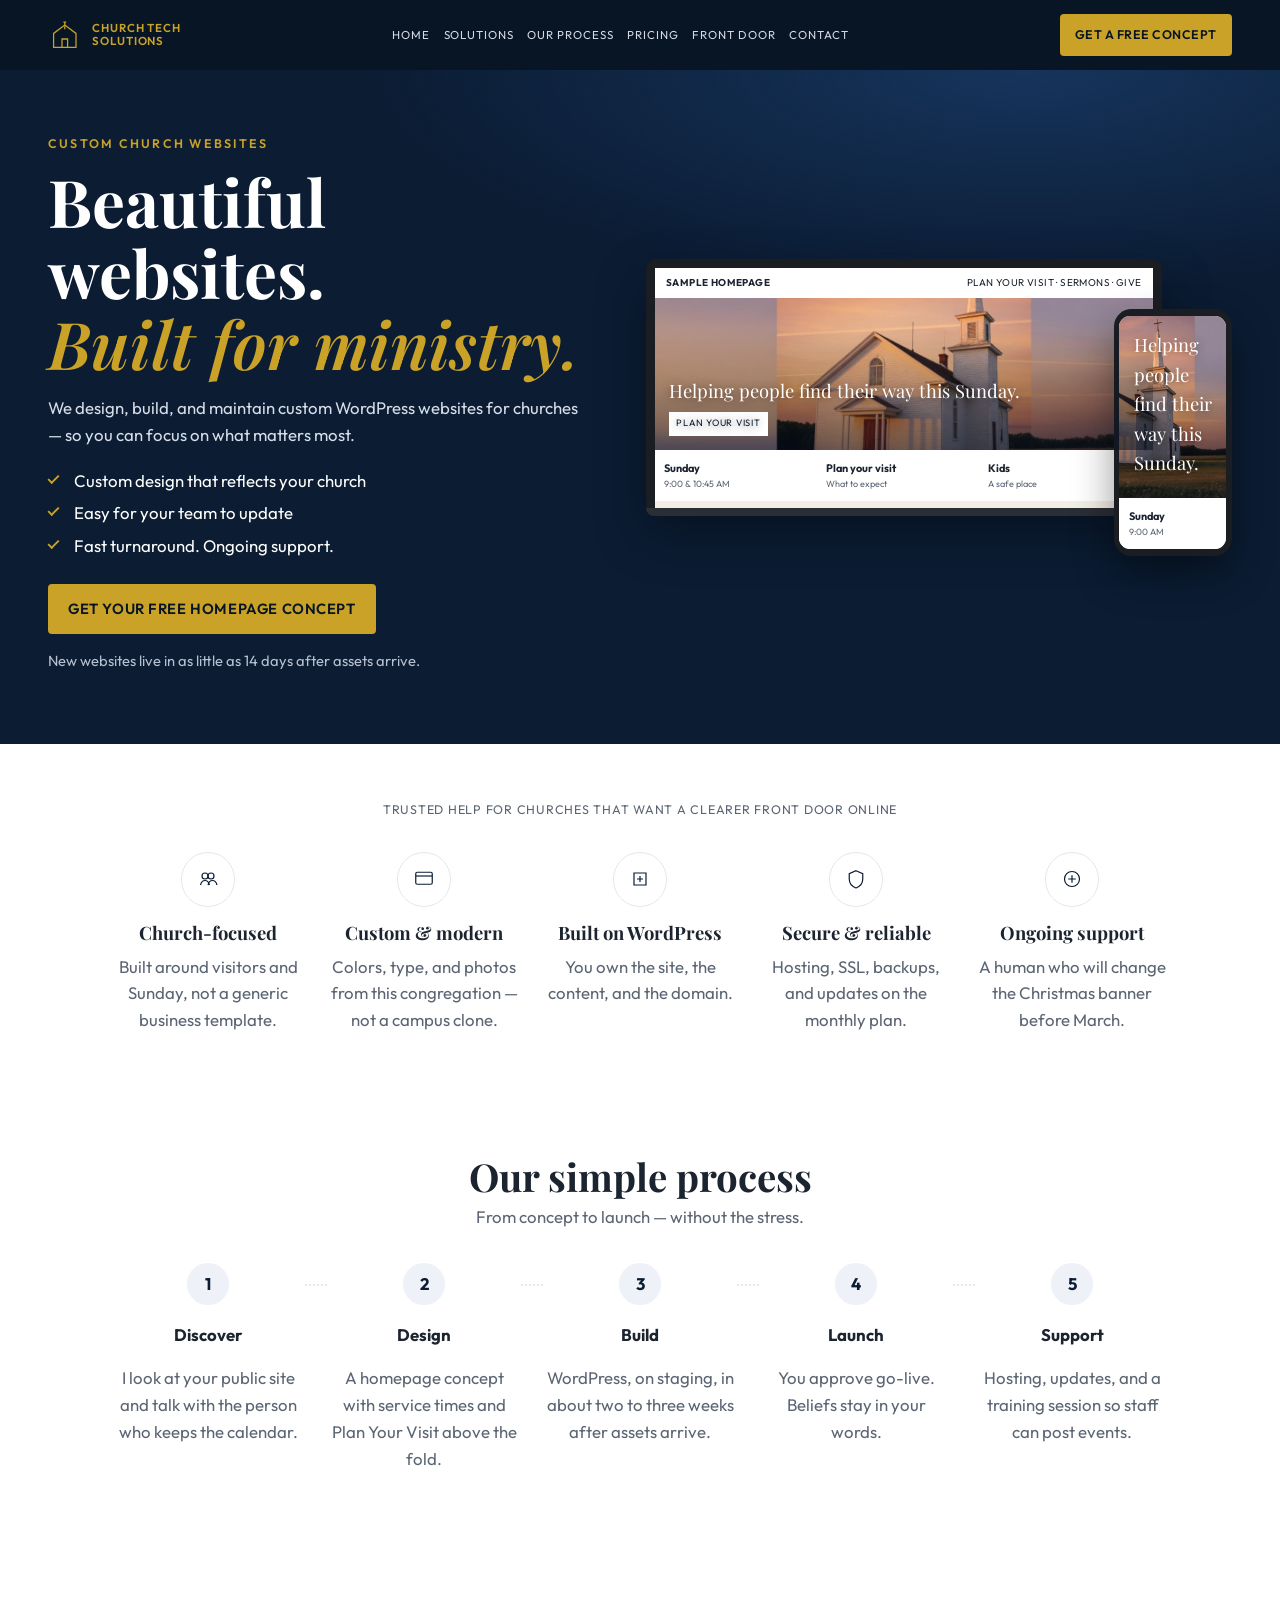
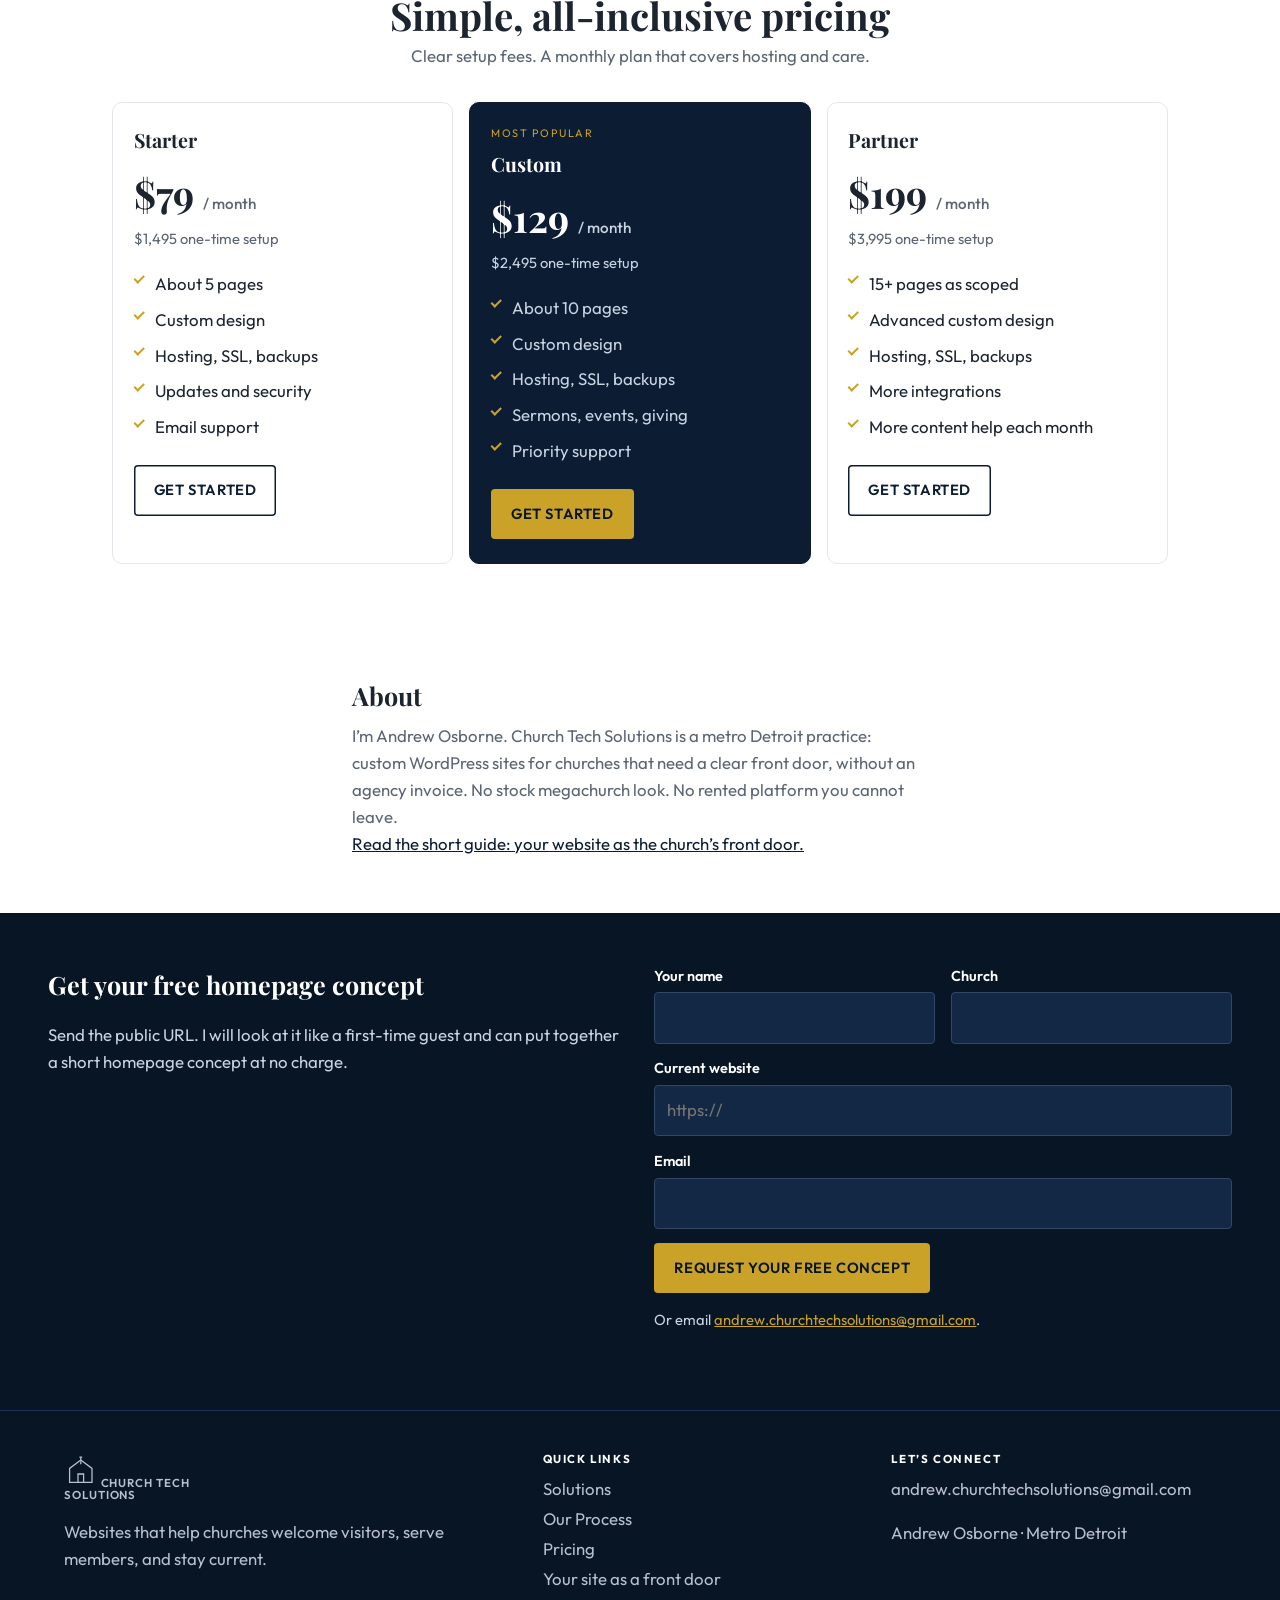
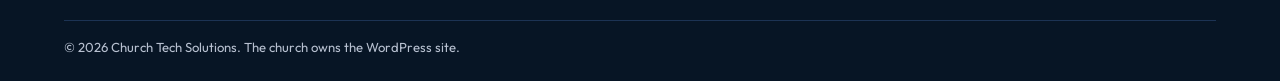
==== index.html @ 1ee492f2 "Use relative links so GitHub Pages subdirectory works" ====
<!DOCTYPE html>
<html lang="en">
<head>
  <meta charset="utf-8">
  <meta name="viewport" content="width=device-width, initial-scale=1">
  <title>Church Tech Solutions — Custom church websites without the agency price tag</title>
  <meta name="description" content="Custom WordPress websites for churches. A first-time guest should see Sunday time, address, and what to expect on a phone. Free homepage concept.">
  <link rel="preconnect" href="https://fonts.googleapis.com">
  <link rel="preconnect" href="https://fonts.gstatic.com" crossorigin>
  <link href="https://fonts.googleapis.com/css2?family=Outfit:wght@400;500;600;700&family=Playfair+Display:ital,wght@0,600;0,700;1,600;1,700&display=swap" rel="stylesheet">
  <link rel="stylesheet" href="styles.css">
</head>
<body>
  <a class="skip" href="#contact">Skip to contact</a>

  <header class="site-header">
    <a class="brand" href="index.html">
      <svg class="brand__mark" viewBox="0 0 48 48" aria-hidden="true">
        <path fill="none" stroke="currentColor" stroke-width="1.8" d="M24 6v6M22 6h4M8 42V22l16-12 16 12v20H8z"/>
        <path fill="none" stroke="currentColor" stroke-width="1.8" d="M20 42V30h8v12M24 12v4"/>
      </svg>
      <span class="brand__name">Church Tech<br>Solutions</span>
    </a>
    <nav class="nav" aria-label="Primary">
      <a href="index.html">Home</a>
      <a href="index.html#solutions">Solutions</a>
      <a href="index.html#process">Our Process</a>
      <a href="index.html#pricing">Pricing</a>
      <a href="front-door.html">Front door</a>
      <a href="index.html#contact">Contact</a>
    </nav>
    <a class="btn btn--gold" href="index.html#contact">Get a free concept</a>
  </header>

  <main>
    <section class="hero" id="top">
      <div class="hero__copy">
        <p class="eyebrow">Custom church websites</p>
        <h1>Beautiful websites.<br><em>Built for ministry.</em></h1>
        <p class="lede">We design, build, and maintain custom WordPress websites for churches — so you can focus on what matters most.</p>
        <ul class="checks">
          <li>Custom design that reflects your church</li>
          <li>Easy for your team to update</li>
          <li>Fast turnaround. Ongoing support.</li>
        </ul>
        <a class="btn btn--gold" href="#contact">Get your free homepage concept</a>
        <p class="hero__note">New websites live in as little as 14 days after assets arrive.</p>
      </div>

      <div class="devices" aria-hidden="true">
        <div class="laptop">
          <div class="laptop__lid">
            <article class="mini-site">
              <header class="mini-site__bar">
                <strong>Sample homepage</strong>
                <span>Plan your visit · Sermons · Give</span>
              </header>
              <div class="mini-site__hero">
                <img src="assets/sample-church.jpg" alt="">
                <div class="mini-site__caption">
                  <p>Helping people find their way this Sunday.</p>
                  <span>Plan your visit</span>
                </div>
              </div>
              <div class="mini-site__row">
                <div><b>Sunday</b><small>9:00 &amp; 10:45 AM</small></div>
                <div><b>Plan your visit</b><small>What to expect</small></div>
                <div><b>Kids</b><small>A safe place</small></div>
              </div>
            </article>
          </div>
          <div class="laptop__base"></div>
        </div>
        <div class="phone">
          <article class="mini-site mini-site--phone">
            <div class="mini-site__hero">
              <img src="assets/sample-church.jpg" alt="">
              <div class="mini-site__caption">
                <p>Helping people find their way this Sunday.</p>
              </div>
            </div>
            <div class="mini-site__row">
              <div><b>Sunday</b><small>9:00 AM</small></div>
            </div>
          </article>
        </div>
      </div>
    </section>

    <section class="solutions" id="solutions">
      <p class="section-kicker">Trusted help for churches that want a clearer front door online</p>
      <ul class="solution-grid">
        <li>
          <span class="icon" aria-hidden="true">
            <svg viewBox="0 0 32 32"><circle cx="12" cy="12" r="4" fill="none" stroke="currentColor" stroke-width="1.6"/><circle cx="20" cy="12" r="4" fill="none" stroke="currentColor" stroke-width="1.6"/><path d="M6 24c1-4 4-6 6-6s5 2 6 6M16 24c1-4 4-6 6-6s5 2 6 6" fill="none" stroke="currentColor" stroke-width="1.6"/></svg>
          </span>
          <h2>Church-focused</h2>
          <p>Built around visitors and Sunday, not a generic business template.</p>
        </li>
        <li>
          <span class="icon" aria-hidden="true">
            <svg viewBox="0 0 32 32"><rect x="5" y="7" width="22" height="16" rx="2" fill="none" stroke="currentColor" stroke-width="1.6"/><path d="M5 12h22" fill="none" stroke="currentColor" stroke-width="1.6"/></svg>
          </span>
          <h2>Custom &amp; modern</h2>
          <p>Colors, type, and photos from this congregation — not a campus clone.</p>
        </li>
        <li>
          <span class="icon" aria-hidden="true">
            <svg viewBox="0 0 32 32"><path d="M8 8h16v16H8z" fill="none" stroke="currentColor" stroke-width="1.6"/><path d="M12 16h8M16 12v8" fill="none" stroke="currentColor" stroke-width="1.6"/></svg>
          </span>
          <h2>Built on WordPress</h2>
          <p>You own the site, the content, and the domain.</p>
        </li>
        <li>
          <span class="icon" aria-hidden="true">
            <svg viewBox="0 0 32 32"><path d="M16 5l9 4v7c0 6-4 10-9 12-5-2-9-6-9-12V9l9-4z" fill="none" stroke="currentColor" stroke-width="1.6"/></svg>
          </span>
          <h2>Secure &amp; reliable</h2>
          <p>Hosting, SSL, backups, and updates on the monthly plan.</p>
        </li>
        <li>
          <span class="icon" aria-hidden="true">
            <svg viewBox="0 0 32 32"><circle cx="16" cy="16" r="10" fill="none" stroke="currentColor" stroke-width="1.6"/><path d="M11 16h10M16 11v10" fill="none" stroke="currentColor" stroke-width="1.6"/></svg>
          </span>
          <h2>Ongoing support</h2>
          <p>A human who will change the Christmas banner before March.</p>
        </li>
      </ul>
    </section>

    <section class="process" id="process">
      <h2>Our simple process</h2>
      <p class="subhead">From concept to launch — without the stress.</p>
      <ol class="steps">
        <li>
          <span class="step-n">1</span>
          <h3>Discover</h3>
          <p>I look at your public site and talk with the person who keeps the calendar.</p>
        </li>
        <li>
          <span class="step-n">2</span>
          <h3>Design</h3>
          <p>A homepage concept with service times and Plan Your Visit above the fold.</p>
        </li>
        <li>
          <span class="step-n">3</span>
          <h3>Build</h3>
          <p>WordPress, on staging, in about two to three weeks after assets arrive.</p>
        </li>
        <li>
          <span class="step-n">4</span>
          <h3>Launch</h3>
          <p>You approve go-live. Beliefs stay in your words.</p>
        </li>
        <li>
          <span class="step-n">5</span>
          <h3>Support</h3>
          <p>Hosting, updates, and a training session so staff can post events.</p>
        </li>
      </ol>
    </section>

    <section class="pricing" id="pricing">
      <h2>Simple, all-inclusive pricing</h2>
      <p class="subhead">Clear setup fees. A monthly plan that covers hosting and care.</p>
      <div class="plans">
        <article class="plan">
          <h3>Starter</h3>
          <p class="plan__price">$79 <small>/ month</small></p>
          <p class="plan__setup">$1,495 one-time setup</p>
          <ul>
            <li>About 5 pages</li>
            <li>Custom design</li>
            <li>Hosting, SSL, backups</li>
            <li>Updates and security</li>
            <li>Email support</li>
          </ul>
          <a class="btn btn--outline" href="#contact">Get started</a>
        </article>
        <article class="plan plan--popular">
          <p class="plan__flag">Most popular</p>
          <h3>Custom</h3>
          <p class="plan__price">$129 <small>/ month</small></p>
          <p class="plan__setup">$2,495 one-time setup</p>
          <ul>
            <li>About 10 pages</li>
            <li>Custom design</li>
            <li>Hosting, SSL, backups</li>
            <li>Sermons, events, giving</li>
            <li>Priority support</li>
          </ul>
          <a class="btn btn--gold" href="#contact">Get started</a>
        </article>
        <article class="plan">
          <h3>Partner</h3>
          <p class="plan__price">$199 <small>/ month</small></p>
          <p class="plan__setup">$3,995 one-time setup</p>
          <ul>
            <li>15+ pages as scoped</li>
            <li>Advanced custom design</li>
            <li>Hosting, SSL, backups</li>
            <li>More integrations</li>
            <li>More content help each month</li>
          </ul>
          <a class="btn btn--outline" href="#contact">Get started</a>
        </article>
      </div>
    </section>

    <section class="about" id="about">
      <h2>About</h2>
      <p>I’m Andrew Osborne. Church Tech Solutions is a metro Detroit practice: custom WordPress sites for churches that need a clear front door, without an agency invoice. No stock megachurch look. No rented platform you cannot leave.</p>
      <p><a href="front-door.html">Read the short guide: your website as the church’s front door.</a></p>
    </section>

    <section class="contact" id="contact">
      <div class="contact__copy">
        <h2>Get your free homepage concept</h2>
        <p>Send the public URL. I will look at it like a first-time guest and can put together a short homepage concept at no charge.</p>
      </div>
      <form class="form" id="review-form" action="https://formsubmit.co/andrew.churchtechsolutions@gmail.com" method="post" novalidate>
        <input type="hidden" name="_subject" value="Homepage concept request — Church Tech Solutions">
        <input type="hidden" name="_template" value="table">
        <input type="hidden" name="_captcha" value="false">
        <input type="text" name="_honey" class="hp" tabindex="-1" autocomplete="off">
        <div class="field">
          <label for="cts_name">Your name</label>
          <input id="cts_name" name="name" type="text" autocomplete="name" required>
        </div>
        <div class="field">
          <label for="cts_church">Church</label>
          <input id="cts_church" name="church" type="text" required>
        </div>
        <div class="field field--wide">
          <label for="cts_website">Current website</label>
          <input id="cts_website" name="website" type="url" inputmode="url" placeholder="https://" required>
        </div>
        <div class="field field--wide">
          <label for="cts_email">Email</label>
          <input id="cts_email" name="email" type="email" autocomplete="email" required>
        </div>
        <div class="form__end">
          <button class="btn btn--gold" type="submit">Request your free concept</button>
          <p class="form__status" id="form-status" hidden></p>
          <p class="fine">Or email <a href="mailto:andrew.churchtechsolutions@gmail.com">andrew.churchtechsolutions@gmail.com</a>.</p>
        </div>
      </form>
    </section>
  </main>

  <footer class="site-footer">
    <div class="footer-grid">
      <div class="footer-brand">
        <a class="brand brand--footer" href="index.html">
          <svg class="brand__mark" viewBox="0 0 48 48" aria-hidden="true">
            <path fill="none" stroke="currentColor" stroke-width="1.8" d="M24 6v6M22 6h4M8 42V22l16-12 16 12v20H8z"/>
            <path fill="none" stroke="currentColor" stroke-width="1.8" d="M20 42V30h8v12M24 12v4"/>
          </svg>
          <span class="brand__name">Church Tech<br>Solutions</span>
        </a>
        <p>Websites that help churches welcome visitors, serve members, and stay current.</p>
      </div>
      <div>
        <h2 class="footer-label">Quick links</h2>
        <a href="index.html#solutions">Solutions</a>
        <a href="index.html#process">Our Process</a>
        <a href="index.html#pricing">Pricing</a>
        <a href="front-door.html">Your site as a front door</a>
      </div>
      <div>
        <h2 class="footer-label">Let’s connect</h2>
        <a href="mailto:andrew.churchtechsolutions@gmail.com">andrew.churchtechsolutions@gmail.com</a>
        <p>Andrew Osborne · Metro Detroit</p>
      </div>
    </div>
    <p class="copyright">&copy; 2026 Church Tech Solutions. The church owns the WordPress site.</p>
  </footer>
  <script src="script.js"></script>
</body>
</html>
---- styles.css ----
/*
Theme Name: Church Tech Solutions
Theme URI: https://github.com/andrewosborne918/churchco
Author: Andrew Osborne
Description: Marketing site for Church Tech Solutions — custom WordPress websites for churches.
Version: 1.2.1
Requires at least: 6.4
Tested up to: 6.8
Requires PHP: 8.1
Text Domain: church-tech-solutions
*/

:root {
  --navy: #0b1c33;
  --navy-deep: #071525;
  --navy-mid: #132844;
  --gold: #c9a227;
  --gold-deep: #a78416;
  --paper: #f7f8fa;
  --white: #ffffff;
  --ink: #1c2430;
  --mute: #5b6573;
  --line: #e4e7ee;
  --display: "Playfair Display", Georgia, serif;
  --sans: "Outfit", "Segoe UI", sans-serif;
  --space: clamp(1.25rem, 4vw, 3rem);
  --wide: 72rem;
}

*,
*::before,
*::after { box-sizing: border-box; }

html {
  scroll-behavior: smooth;
  scroll-padding-top: 5rem;
  overflow-x: hidden;
}

body {
  margin: 0;
  font-family: var(--sans);
  font-size: 1.05rem;
  line-height: 1.6;
  color: var(--ink);
  background: var(--white);
  overflow-x: hidden;
}

img { max-width: 100%; display: block; }

a { color: var(--navy-mid); }

:focus-visible {
  outline: 3px solid var(--gold);
  outline-offset: 3px;
}

.skip {
  position: absolute;
  left: 0.8rem;
  top: -3rem;
  background: var(--gold);
  color: var(--navy);
  padding: 0.5rem 0.8rem;
  z-index: 30;
}

.skip:focus { top: 0.8rem; }

.btn {
  display: inline-flex;
  align-items: center;
  justify-content: center;
  border: 0;
  font: inherit;
  font-weight: 600;
  font-size: 0.92rem;
  letter-spacing: 0.04em;
  text-transform: uppercase;
  text-decoration: none;
  padding: 0.85rem 1.25rem;
  cursor: pointer;
  border-radius: 4px;
}

.btn--gold {
  background: var(--gold);
  color: var(--navy-deep);
}

.btn--gold:hover { background: var(--gold-deep); color: var(--navy-deep); }

.btn--outline {
  background: transparent;
  color: var(--navy);
  box-shadow: inset 0 0 0 1.5px var(--navy);
}

.btn--outline:hover { background: var(--navy); color: var(--white); }

.site-header {
  display: flex;
  align-items: center;
  justify-content: space-between;
  gap: 0.75rem;
  padding: 0.85rem var(--space);
  background: var(--navy-deep);
  color: var(--white);
  position: sticky;
  top: 0;
  z-index: 20;
  max-width: 100%;
}

.brand {
  display: flex;
  align-items: center;
  gap: 0.65rem;
  color: var(--gold);
  text-decoration: none;
  font-weight: 600;
  line-height: 1.1;
  text-transform: uppercase;
  letter-spacing: 0.08em;
  font-size: 0.72rem;
  flex-shrink: 0;
}

.brand__mark { width: 2.1rem; height: 2.1rem; flex-shrink: 0; }

.nav {
  display: none;
  gap: 0.85rem;
  flex: 1 1 auto;
  justify-content: center;
  min-width: 0;
}

.nav a {
  color: #d5dbe6;
  text-decoration: none;
  font-size: 0.72rem;
  letter-spacing: 0.08em;
  text-transform: uppercase;
  white-space: nowrap;
}

.nav a:hover { color: var(--gold); }

.site-header .btn {
  white-space: nowrap;
  flex-shrink: 0;
  font-size: 0.78rem;
  padding: 0.7rem 0.95rem;
}

.hero {
  display: grid;
  gap: 2.5rem;
  padding: 3rem var(--space) 3.5rem;
  background:
    radial-gradient(1200px 400px at 80% 0%, #16345c 0%, transparent 55%),
    var(--navy);
  color: var(--white);
  overflow: hidden;
}

.eyebrow {
  margin: 0 0 0.8rem;
  color: var(--gold);
  font-size: 0.78rem;
  letter-spacing: 0.18em;
  text-transform: uppercase;
  font-weight: 600;
}

.hero h1 {
  font-family: var(--display);
  font-weight: 700;
  font-size: clamp(2.3rem, 6vw, 4.1rem);
  line-height: 1.08;
  margin: 0 0 1rem;
}

.hero h1 em {
  font-style: italic;
  color: var(--gold);
  font-weight: 600;
}

.lede {
  max-width: 34rem;
  color: #d7deea;
  margin: 0 0 1.2rem;
}

.checks {
  list-style: none;
  margin: 0 0 1.5rem;
  padding: 0;
}

.checks li {
  position: relative;
  padding-left: 1.6rem;
  margin: 0.35rem 0;
}

.checks li::before {
  content: "";
  position: absolute;
  left: 0;
  top: 0.45rem;
  width: 0.7rem;
  height: 0.38rem;
  border-left: 2px solid var(--gold);
  border-bottom: 2px solid var(--gold);
  transform: rotate(-45deg);
}

.hero__note {
  margin: 0.9rem 0 0;
  color: #b7c0d0;
  font-size: 0.92rem;
}

.devices {
  position: relative;
  min-height: 18rem;
  min-width: 0;
  max-width: 100%;
}

.laptop {
  width: 100%;
  max-width: 34rem;
}

.laptop__lid {
  background: #1a1d22;
  border-radius: 10px 10px 0 0;
  padding: 0.55rem 0.55rem 0;
  box-shadow: 0 24px 50px rgba(0, 0, 0, 0.35);
}

.laptop__base {
  height: 0.55rem;
  background: #2a2e35;
  border-radius: 0 0 10px 10px;
}

.mini-site {
  background: #f4efe6;
  color: #1c2430;
  min-height: 15rem;
}

.mini-site__bar {
  display: flex;
  justify-content: space-between;
  gap: 0.5rem;
  padding: 0.45rem 0.7rem;
  background: #fff;
  font-size: 0.62rem;
  letter-spacing: 0.04em;
  text-transform: uppercase;
}

.mini-site__hero {
  position: relative;
  min-height: 9.5rem;
  color: #fff;
  overflow: hidden;
}

.mini-site__hero img {
  position: absolute;
  inset: 0;
  width: 100%;
  height: 100%;
  max-width: none;
  object-fit: cover;
  object-position: 78% center;
}

.mini-site__caption {
  position: relative;
  z-index: 1;
  min-height: 9.5rem;
  display: flex;
  flex-direction: column;
  justify-content: flex-end;
  padding: 0.9rem;
  background: linear-gradient(transparent 20%, rgba(10, 20, 36, 0.55));
  text-shadow: 0 1px 8px rgba(0, 0, 0, 0.5);
}

.mini-site__caption p {
  font-family: var(--display);
  font-size: 1.15rem;
  margin: 0 0 0.4rem;
}

.mini-site__caption span {
  align-self: flex-start;
  background: #fff;
  color: var(--navy);
  font-size: 0.58rem;
  letter-spacing: 0.08em;
  text-transform: uppercase;
  padding: 0.28rem 0.45rem;
}

.mini-site__row {
  display: grid;
  grid-template-columns: repeat(3, 1fr);
  gap: 0.4rem;
  padding: 0.6rem;
  background: #fff;
  font-size: 0.68rem;
}

.mini-site__row small { display: block; color: var(--mute); }

.phone {
  display: none;
  position: absolute;
  right: 0;
  bottom: -0.6rem;
  width: 7.4rem;
  background: #1a1d22;
  border-radius: 1.1rem;
  padding: 0.45rem 0.35rem;
  box-shadow: 0 18px 40px rgba(0, 0, 0, 0.4);
}

.mini-site--phone { min-height: 12rem; border-radius: 0.7rem; overflow: hidden; }
.mini-site--phone .mini-site__hero,
.mini-site--phone .mini-site__caption { min-height: 9rem; }
.mini-site--phone .mini-site__row { grid-template-columns: 1fr; }

.solutions,
.process,
.pricing,
.about {
  padding: 3.5rem var(--space);
  max-width: var(--wide);
  margin: 0 auto;
}

.section-kicker,
.subhead {
  text-align: center;
  color: var(--mute);
  margin: 0 auto 2rem;
  max-width: 36rem;
  letter-spacing: 0.06em;
  text-transform: uppercase;
  font-size: 0.78rem;
}

.subhead {
  text-transform: none;
  letter-spacing: 0;
  font-size: 1.05rem;
  margin-top: -0.6rem;
}

.solution-grid,
.steps,
.plans {
  list-style: none;
  margin: 0;
  padding: 0;
  display: grid;
  gap: 1.5rem;
}

.solution-grid { grid-template-columns: 1fr; text-align: center; }

.icon {
  display: grid;
  place-items: center;
  width: 3.4rem;
  height: 3.4rem;
  margin: 0 auto 0.7rem;
  border: 1px solid var(--line);
  border-radius: 50%;
  color: var(--navy);
}

.icon svg { width: 1.5rem; height: 1.5rem; }

.solution-grid h2,
.process h2,
.pricing h2,
.about h2,
.contact h2,
.plan h3 {
  font-family: var(--display);
  margin: 0 0 0.4rem;
}

.solution-grid h2 { font-size: 1.15rem; }
.solution-grid p,
.steps p,
.about p { margin: 0; color: var(--mute); }

.process h2,
.pricing h2 { text-align: center; font-size: clamp(1.8rem, 3vw, 2.4rem); }

.steps { counter-reset: none; }

.step-n {
  display: grid;
  place-items: center;
  width: 2.6rem;
  height: 2.6rem;
  margin: 0 auto 0.55rem;
  border-radius: 50%;
  background: #eef2f8;
  color: var(--navy);
  font-weight: 700;
}

.steps h3 { font-size: 1.05rem; }
.steps {
  text-align: center;
  position: relative;
}

@media (min-width: 800px) {
  .steps::before {
    content: "";
    position: absolute;
    top: 1.3rem;
    left: 10%;
    right: 10%;
    border-top: 2px dotted var(--line);
    z-index: 0;
  }

  .steps li { position: relative; z-index: 1; background: var(--white); }
}

.plans { gap: 1rem; }

.plan {
  border: 1px solid var(--line);
  border-radius: 10px;
  padding: 1.4rem 1.3rem 1.5rem;
  background: var(--white);
}

.plan--popular {
  background: var(--navy);
  color: var(--white);
  border-color: var(--navy);
}

.plan__flag {
  margin: 0 0 0.4rem;
  font-size: 0.68rem;
  letter-spacing: 0.14em;
  text-transform: uppercase;
  color: var(--gold);
}

.plan__price {
  font-family: var(--display);
  font-size: 2.4rem;
  margin: 0.2rem 0 0;
  font-weight: 700;
}

.plan__price small {
  font-family: var(--sans);
  font-size: 0.95rem;
  font-weight: 500;
  color: var(--mute);
}

.plan--popular .plan__price small,
.plan--popular .plan__setup,
.plan--popular li { color: #c9d3e2; }

.plan__setup { margin: 0.15rem 0 1rem; color: var(--mute); font-size: 0.92rem; }

.plan ul {
  list-style: none;
  margin: 0 0 1.2rem;
  padding: 0;
}

.plan li {
  padding: 0.28rem 0 0.28rem 1.3rem;
  position: relative;
}

.plan li::before {
  content: "";
  position: absolute;
  left: 0;
  top: 0.55rem;
  width: 0.65rem;
  height: 0.35rem;
  border-left: 2px solid var(--gold);
  border-bottom: 2px solid var(--gold);
  transform: rotate(-45deg);
}

.about { max-width: 42rem; }

.contact {
  display: grid;
  gap: 1.8rem;
  padding: 3.2rem var(--space) 4rem;
  background: var(--navy-deep);
  color: var(--white);
}

.contact a { color: var(--gold); }
.contact p { color: #c9d3e2; }

.form {
  display: grid;
  gap: 0.85rem 1rem;
}

.field { display: flex; flex-direction: column; gap: 0.3rem; }
.field label { font-size: 0.9rem; font-weight: 600; }

input, textarea, select {
  font: inherit;
  width: 100%;
  border: 1px solid #314765;
  background: var(--navy-mid);
  color: var(--white);
  padding: 0.7rem 0.75rem;
  border-radius: 4px;
}

.form__status { font-weight: 700; margin: 0.5rem 0 0; }
.form__status[data-state="ok"] { color: var(--gold); }
.form__status[data-state="err"] { color: #f0b4a8; }
.fine { font-size: 0.92rem; color: #b7c0d0; }

.site-footer {
  background: var(--navy-deep);
  color: #b7c0d0;
  padding: 2.4rem var(--space) 1.4rem;
  border-top: 1px solid #1c3354;
}

.footer-grid {
  display: grid;
  gap: 1.5rem;
  max-width: var(--wide);
  margin: 0 auto 1.5rem;
}

.footer-label {
  font-family: var(--sans);
  font-size: 0.72rem;
  letter-spacing: 0.14em;
  text-transform: uppercase;
  color: var(--white);
  margin: 0 0 0.5rem;
}

.site-footer a {
  display: block;
  color: #b7c0d0;
  text-decoration: none;
  margin: 0.2rem 0;
}

.site-footer a:hover { color: var(--gold); }

.copyright {
  max-width: var(--wide);
  margin: 0 auto;
  font-size: 0.82rem;
  border-top: 1px solid #1c3354;
  padding-top: 1rem;
}

body.admin-bar .site-header { top: 32px; }

@media (min-width: 800px) {
  .hero {
    grid-template-columns: minmax(0, 1fr) minmax(0, 1.05fr);
    align-items: center;
    padding: 4rem var(--space) 4.5rem;
  }

  .laptop { width: 88%; }

  .solution-grid { grid-template-columns: repeat(5, 1fr); }
  .steps { grid-template-columns: repeat(5, 1fr); }
  .plans { grid-template-columns: repeat(3, 1fr); align-items: stretch; }
  .contact,
  .form { grid-template-columns: 1fr 1fr; }
  .field--wide,
  .form__end { grid-column: 1 / -1; }
  .footer-grid { grid-template-columns: 1.4fr 1fr 1fr; }
}

@media (min-width: 1100px) {
  .nav { display: flex; }

  .phone { display: block; }
}

@media (max-width: 799px) {
  .site-header {
    flex-wrap: wrap;
  }

  .site-header .nav { display: none; }

  .site-header .btn {
    flex: 1 1 100%;
  }
}

@media (prefers-reduced-motion: reduce) {
  html { scroll-behavior: auto; }
}

@media screen and (max-width: 782px) {
  body.admin-bar .site-header { top: 46px; }
}

.hp {
  position: absolute;
  left: -9999px;
  height: 0;
  width: 0;
  opacity: 0;
}

.article {
  max-width: 42rem;
  margin: 0 auto;
  padding: 2.5rem var(--space) 4rem;
}

.article h1 {
  font-family: var(--display);
  font-size: clamp(2rem, 5vw, 3.1rem);
  line-height: 1.15;
  color: var(--navy);
  margin: 0.4rem 0 1rem;
}

.article h2 {
  font-family: var(--display);
  color: var(--navy);
  font-size: 1.45rem;
  margin: 2rem 0 0.6rem;
}

.article .lede {
  font-size: 1.15rem;
  color: var(--mute);
}

.article ol,
.article ul {
  padding-left: 1.2rem;
}

.article li { margin: 0.45rem 0; }

.door-q {
  list-style: none;
  padding: 0;
}

.door-q li {
  border-left: 3px solid var(--gold);
  padding: 0.2rem 0 0.2rem 1rem;
  margin: 1rem 0;
}

.article__close { font-size: 1.05rem; }

.fine-ink {
  font-size: 0.92rem;
  color: var(--mute);
}

.about a { color: var(--navy); }
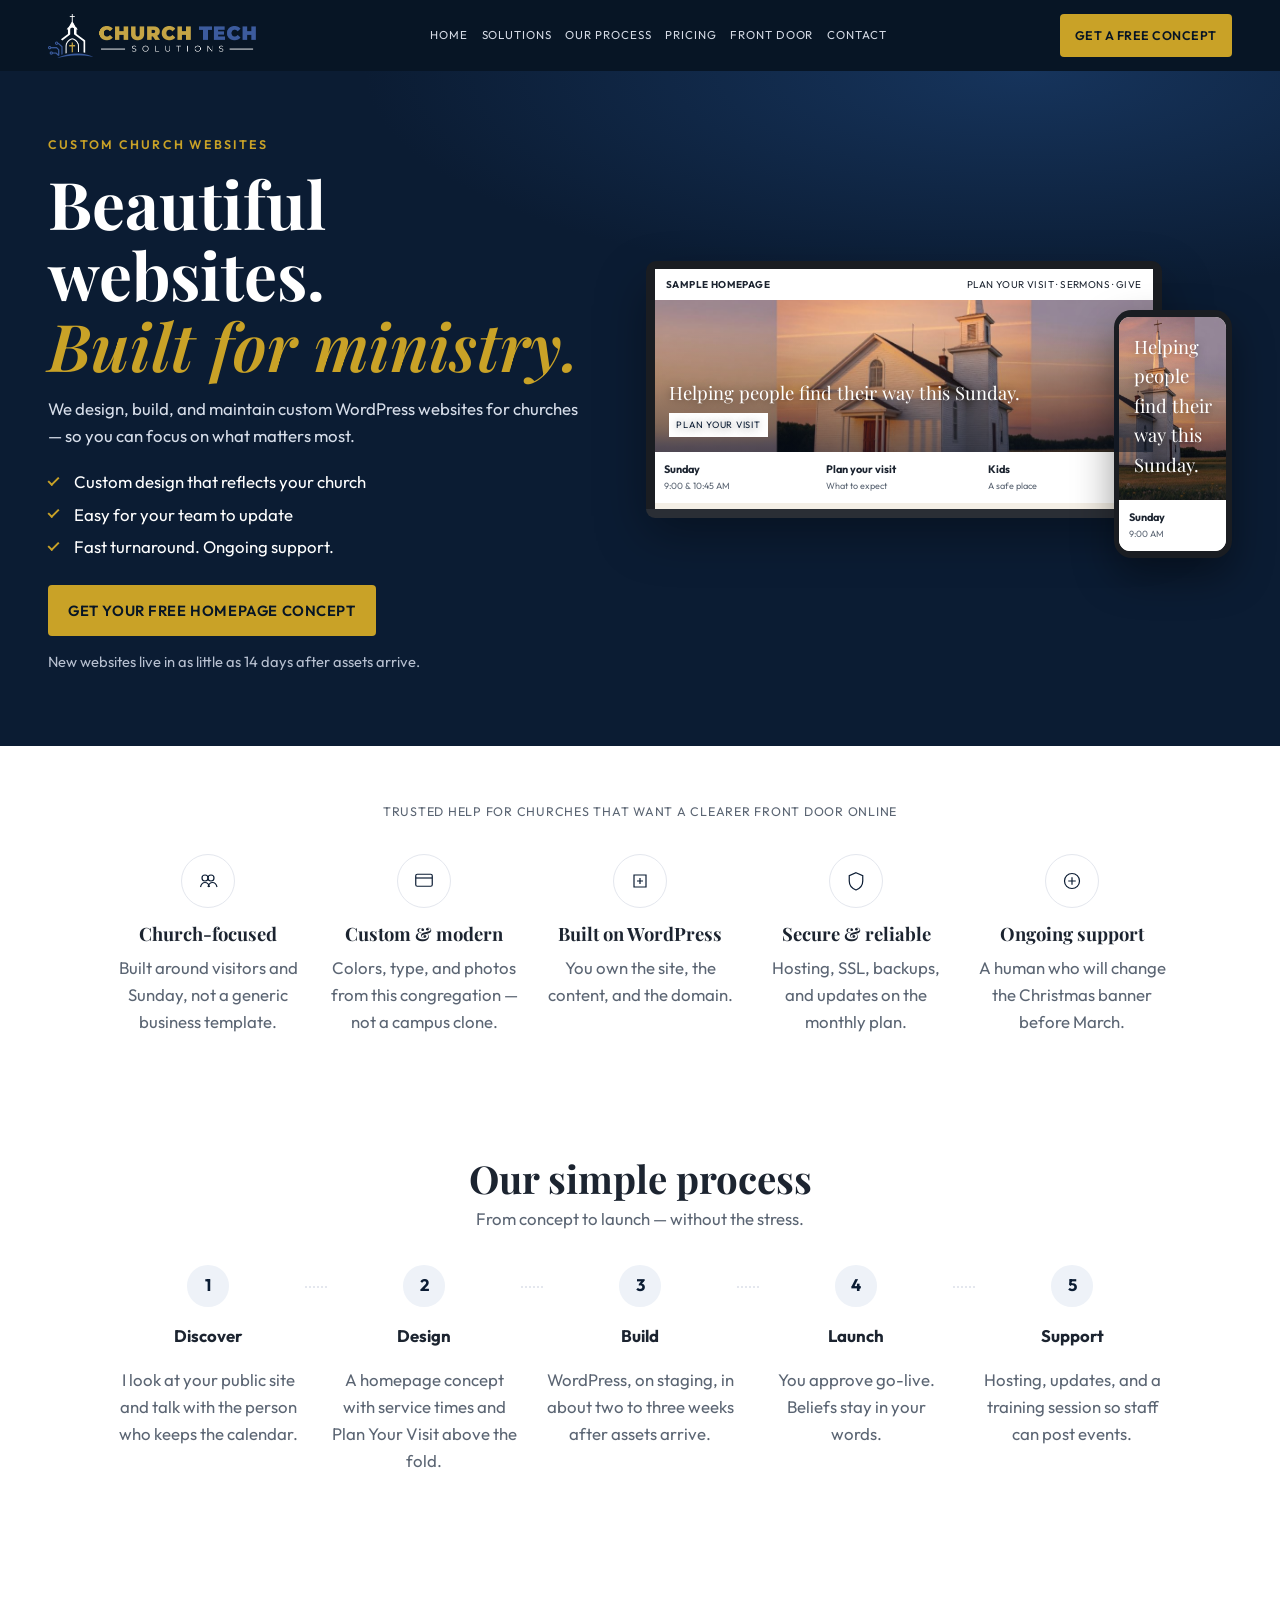
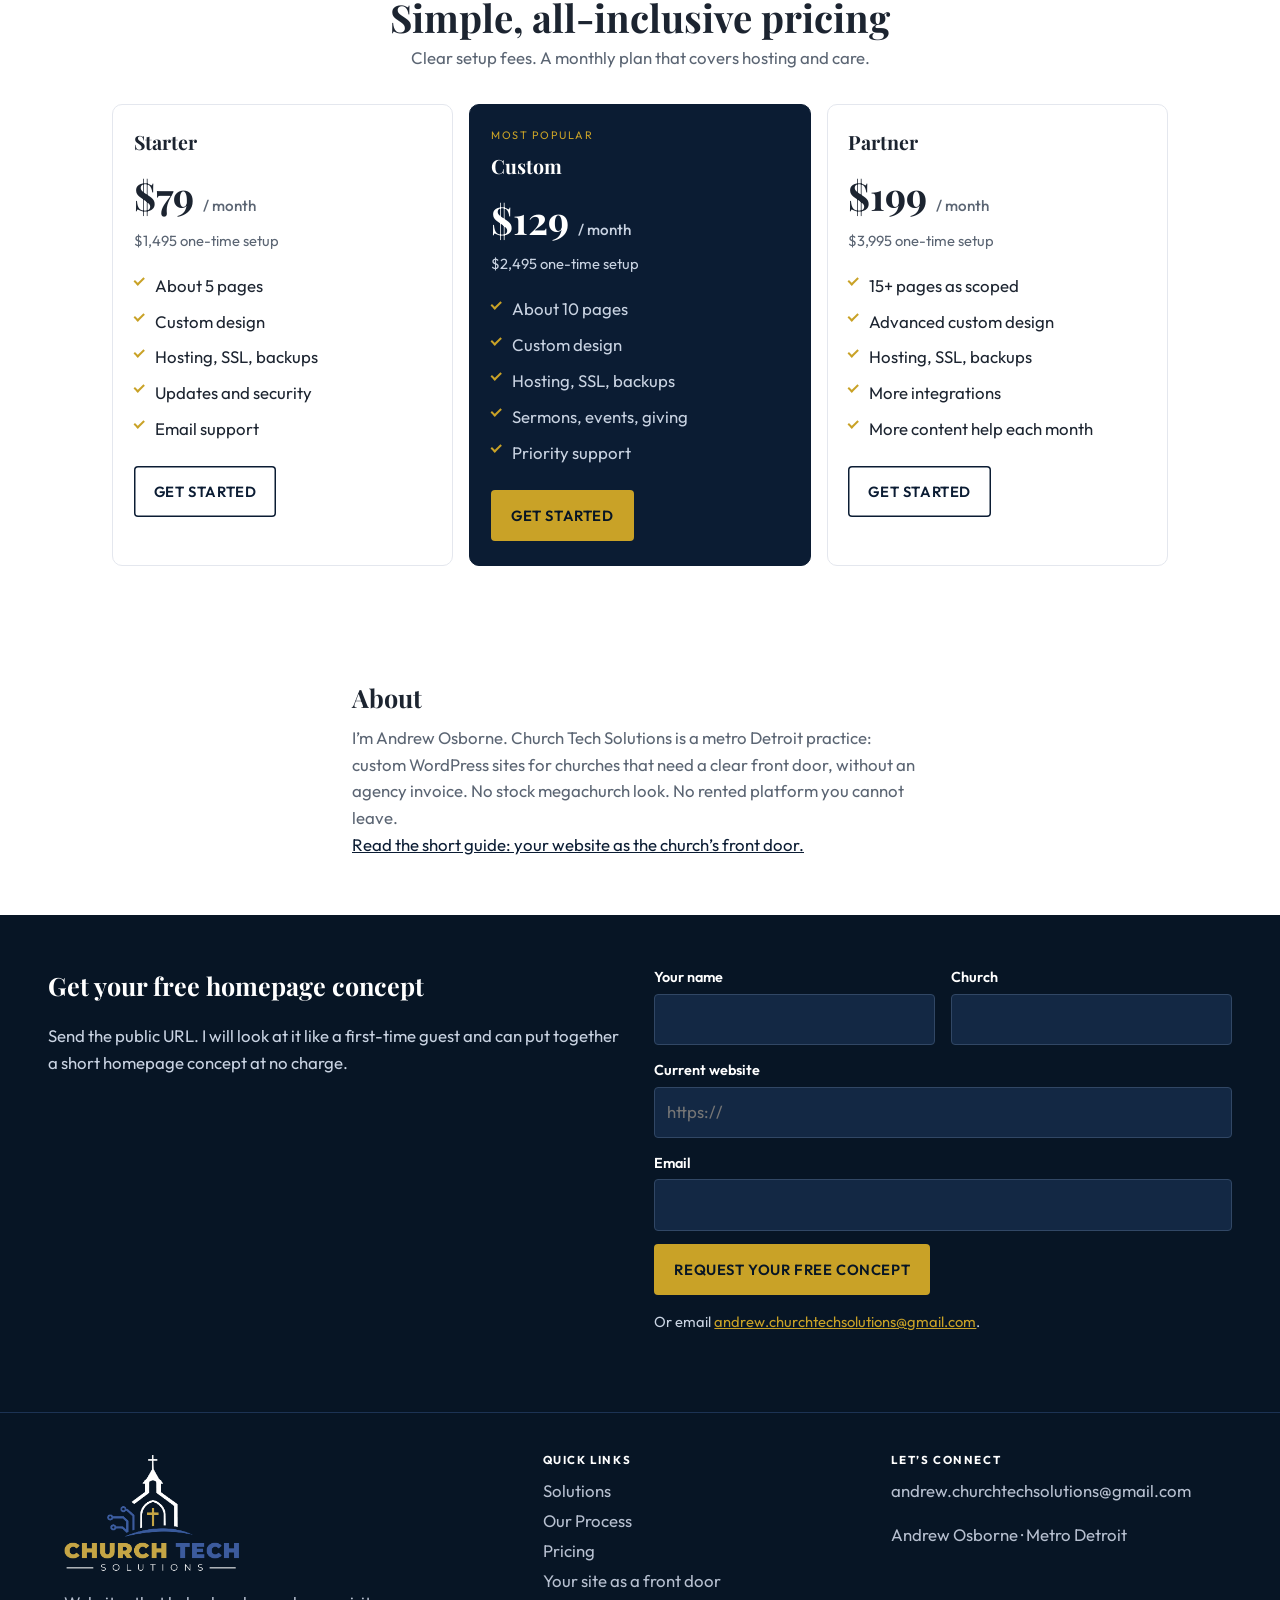
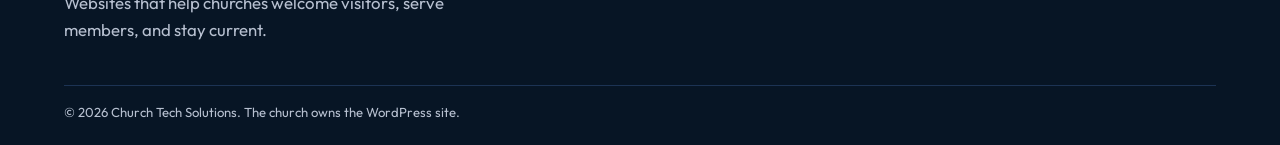
==== commit 35acd892: "Use the Church Tech Solutions horizontal and vertical logos." ====
--- a/index.html
+++ b/index.html
@@ -15,11 +15,7 @@
 
   <header class="site-header">
     <a class="brand" href="index.html">
-      <svg class="brand__mark" viewBox="0 0 48 48" aria-hidden="true">
-        <path fill="none" stroke="currentColor" stroke-width="1.8" d="M24 6v6M22 6h4M8 42V22l16-12 16 12v20H8z"/>
-        <path fill="none" stroke="currentColor" stroke-width="1.8" d="M20 42V30h8v12M24 12v4"/>
-      </svg>
-      <span class="brand__name">Church Tech<br>Solutions</span>
+      <img class="brand__logo brand__logo--h" src="assets/logo-horizontal.png" width="400" height="84" alt="Church Tech Solutions">
     </a>
     <nav class="nav" aria-label="Primary">
       <a href="index.html">Home</a>
@@ -252,11 +248,7 @@
     <div class="footer-grid">
       <div class="footer-brand">
         <a class="brand brand--footer" href="index.html">
-          <svg class="brand__mark" viewBox="0 0 48 48" aria-hidden="true">
-            <path fill="none" stroke="currentColor" stroke-width="1.8" d="M24 6v6M22 6h4M8 42V22l16-12 16 12v20H8z"/>
-            <path fill="none" stroke="currentColor" stroke-width="1.8" d="M20 42V30h8v12M24 12v4"/>
-          </svg>
-          <span class="brand__name">Church Tech<br>Solutions</span>
+          <img class="brand__logo brand__logo--v" src="assets/logo-vertical.png" width="220" height="148" alt="Church Tech Solutions">
         </a>
         <p>Websites that help churches welcome visitors, serve members, and stay current.</p>
       </div>
--- a/styles.css
+++ b/styles.css
@@ -116,18 +116,32 @@
 .brand {
   display: flex;
   align-items: center;
-  gap: 0.65rem;
-  color: var(--gold);
+  flex-shrink: 1;
+  min-width: 0;
   text-decoration: none;
-  font-weight: 600;
-  line-height: 1.1;
-  text-transform: uppercase;
-  letter-spacing: 0.08em;
-  font-size: 0.72rem;
-  flex-shrink: 0;
-}
-
-.brand__mark { width: 2.1rem; height: 2.1rem; flex-shrink: 0; }
+}
+
+.brand__logo {
+  display: block;
+  height: auto;
+  max-width: 100%;
+}
+
+.brand__logo--h {
+  height: 2.75rem;
+  width: auto;
+  max-width: min(17.5rem, 58vw);
+}
+
+.brand__logo--v {
+  width: 11rem;
+  height: auto;
+}
+
+.brand--footer {
+  display: block;
+  max-width: 12rem;
+}
 
 .nav {
   display: none;
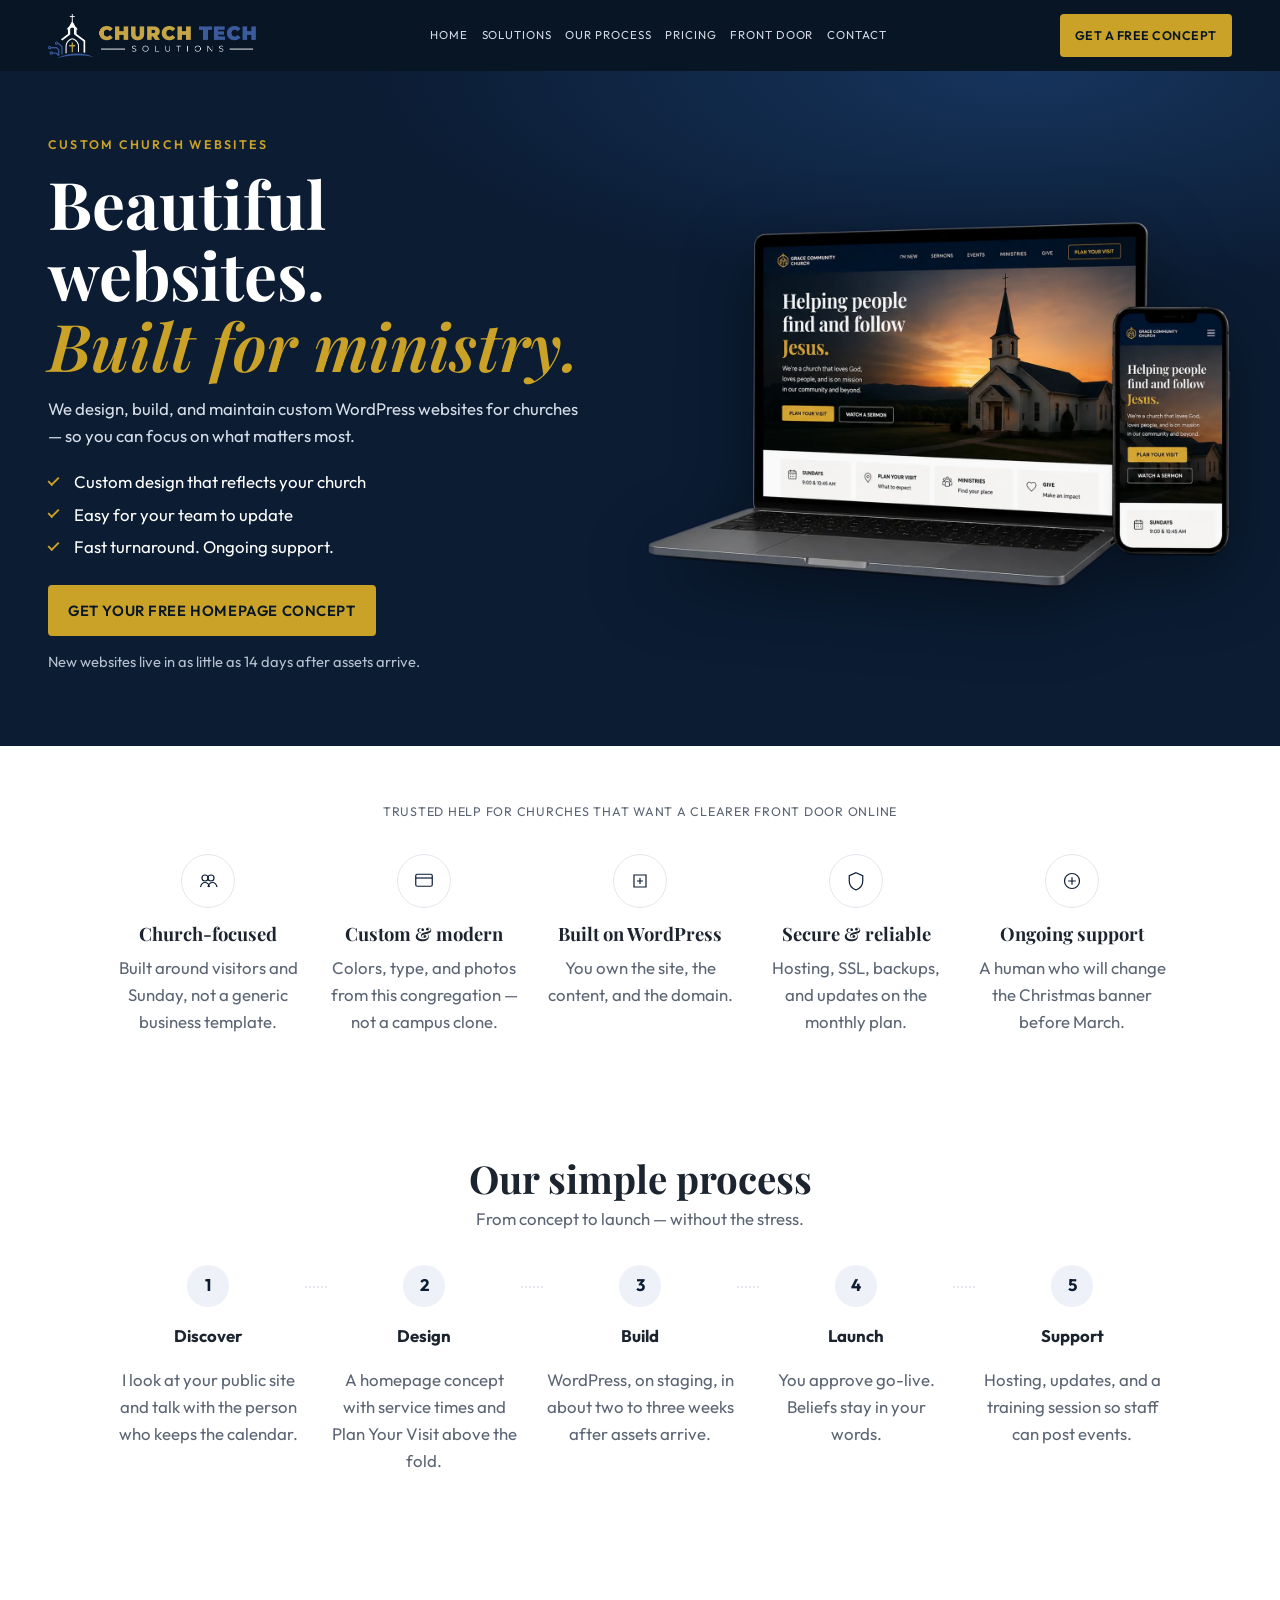
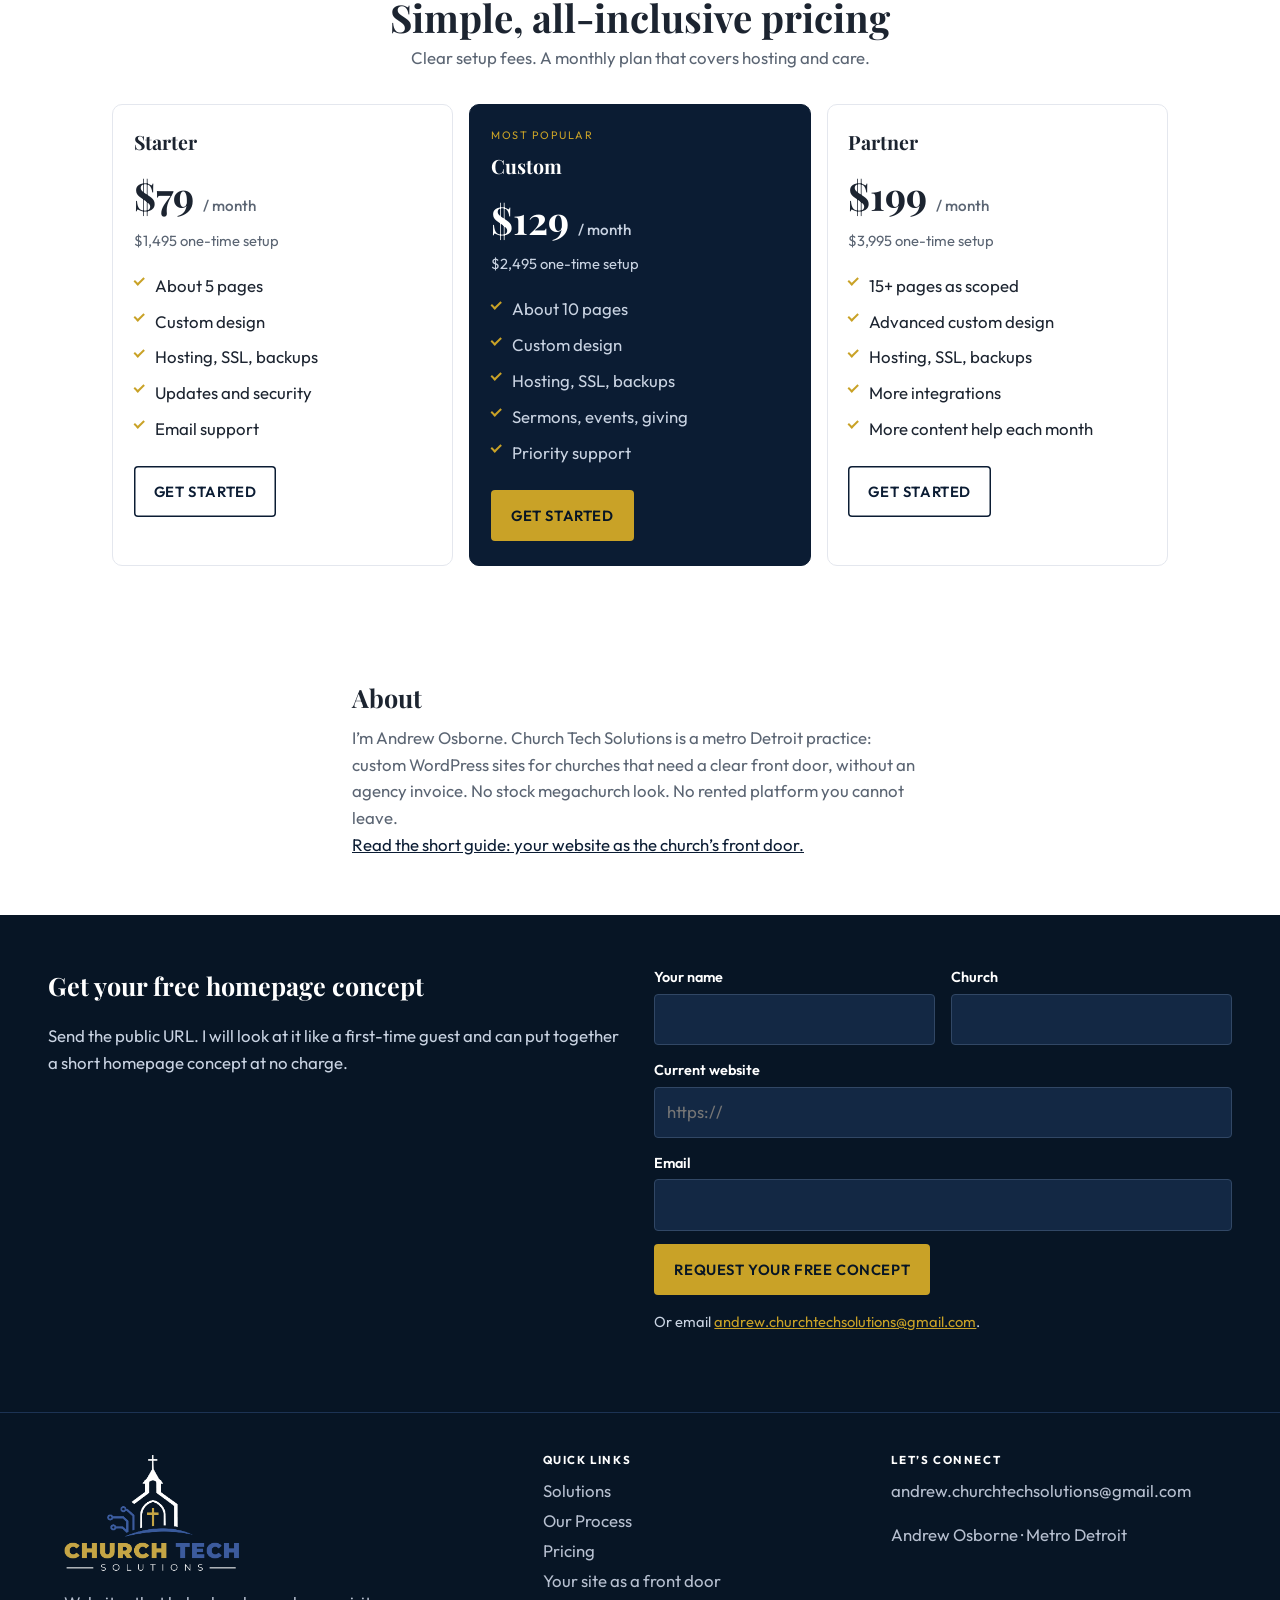
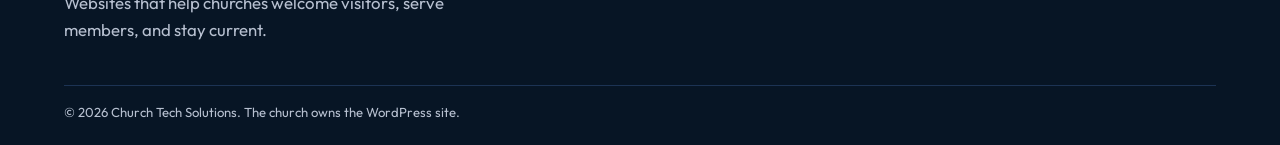
==== commit b0de88fe: "Use the laptop-and-phone composite as the hero image." ====
--- a/index.html
+++ b/index.html
@@ -43,44 +43,9 @@
         <p class="hero__note">New websites live in as little as 14 days after assets arrive.</p>
       </div>
 
-      <div class="devices" aria-hidden="true">
-        <div class="laptop">
-          <div class="laptop__lid">
-            <article class="mini-site">
-              <header class="mini-site__bar">
-                <strong>Sample homepage</strong>
-                <span>Plan your visit · Sermons · Give</span>
-              </header>
-              <div class="mini-site__hero">
-                <img src="assets/sample-church.jpg" alt="">
-                <div class="mini-site__caption">
-                  <p>Helping people find their way this Sunday.</p>
-                  <span>Plan your visit</span>
-                </div>
-              </div>
-              <div class="mini-site__row">
-                <div><b>Sunday</b><small>9:00 &amp; 10:45 AM</small></div>
-                <div><b>Plan your visit</b><small>What to expect</small></div>
-                <div><b>Kids</b><small>A safe place</small></div>
-              </div>
-            </article>
-          </div>
-          <div class="laptop__base"></div>
-        </div>
-        <div class="phone">
-          <article class="mini-site mini-site--phone">
-            <div class="mini-site__hero">
-              <img src="assets/sample-church.jpg" alt="">
-              <div class="mini-site__caption">
-                <p>Helping people find their way this Sunday.</p>
-              </div>
-            </div>
-            <div class="mini-site__row">
-              <div><b>Sunday</b><small>9:00 AM</small></div>
-            </div>
-          </article>
-        </div>
-      </div>
+      <figure class="hero__shot">
+        <img src="assets/hero-devices.webp" width="1400" height="882" alt="Sample church homepage on a laptop and phone, with Sunday times and Plan Your Visit above the fold.">
+      </figure>
     </section>
 
     <section class="solutions" id="solutions">
--- a/styles.css
+++ b/styles.css
@@ -239,120 +239,20 @@
   font-size: 0.92rem;
 }
 
-.devices {
-  position: relative;
-  min-height: 18rem;
+.hero__shot {
+  margin: 0;
   min-width: 0;
   max-width: 100%;
 }
 
-.laptop {
+.hero__shot img {
   width: 100%;
-  max-width: 34rem;
-}
-
-.laptop__lid {
-  background: #1a1d22;
-  border-radius: 10px 10px 0 0;
-  padding: 0.55rem 0.55rem 0;
-  box-shadow: 0 24px 50px rgba(0, 0, 0, 0.35);
-}
-
-.laptop__base {
-  height: 0.55rem;
-  background: #2a2e35;
-  border-radius: 0 0 10px 10px;
-}
-
-.mini-site {
-  background: #f4efe6;
-  color: #1c2430;
-  min-height: 15rem;
-}
-
-.mini-site__bar {
-  display: flex;
-  justify-content: space-between;
-  gap: 0.5rem;
-  padding: 0.45rem 0.7rem;
-  background: #fff;
-  font-size: 0.62rem;
-  letter-spacing: 0.04em;
-  text-transform: uppercase;
-}
-
-.mini-site__hero {
-  position: relative;
-  min-height: 9.5rem;
-  color: #fff;
-  overflow: hidden;
-}
-
-.mini-site__hero img {
-  position: absolute;
-  inset: 0;
-  width: 100%;
-  height: 100%;
-  max-width: none;
-  object-fit: cover;
-  object-position: 78% center;
-}
-
-.mini-site__caption {
-  position: relative;
-  z-index: 1;
-  min-height: 9.5rem;
-  display: flex;
-  flex-direction: column;
-  justify-content: flex-end;
-  padding: 0.9rem;
-  background: linear-gradient(transparent 20%, rgba(10, 20, 36, 0.55));
-  text-shadow: 0 1px 8px rgba(0, 0, 0, 0.5);
-}
-
-.mini-site__caption p {
-  font-family: var(--display);
-  font-size: 1.15rem;
-  margin: 0 0 0.4rem;
-}
-
-.mini-site__caption span {
-  align-self: flex-start;
-  background: #fff;
-  color: var(--navy);
-  font-size: 0.58rem;
-  letter-spacing: 0.08em;
-  text-transform: uppercase;
-  padding: 0.28rem 0.45rem;
-}
-
-.mini-site__row {
-  display: grid;
-  grid-template-columns: repeat(3, 1fr);
-  gap: 0.4rem;
-  padding: 0.6rem;
-  background: #fff;
-  font-size: 0.68rem;
-}
-
-.mini-site__row small { display: block; color: var(--mute); }
-
-.phone {
-  display: none;
-  position: absolute;
-  right: 0;
-  bottom: -0.6rem;
-  width: 7.4rem;
-  background: #1a1d22;
-  border-radius: 1.1rem;
-  padding: 0.45rem 0.35rem;
-  box-shadow: 0 18px 40px rgba(0, 0, 0, 0.4);
-}
-
-.mini-site--phone { min-height: 12rem; border-radius: 0.7rem; overflow: hidden; }
-.mini-site--phone .mini-site__hero,
-.mini-site--phone .mini-site__caption { min-height: 9rem; }
-.mini-site--phone .mini-site__row { grid-template-columns: 1fr; }
+  height: auto;
+  max-width: 42rem;
+  display: block;
+  margin-left: auto;
+  filter: drop-shadow(0 22px 36px rgba(0, 0, 0, 0.38));
+}
 
 .solutions,
 .process,
@@ -609,8 +509,6 @@
     padding: 4rem var(--space) 4.5rem;
   }
 
-  .laptop { width: 88%; }
-
   .solution-grid { grid-template-columns: repeat(5, 1fr); }
   .steps { grid-template-columns: repeat(5, 1fr); }
   .plans { grid-template-columns: repeat(3, 1fr); align-items: stretch; }
@@ -623,8 +521,6 @@
 
 @media (min-width: 1100px) {
   .nav { display: flex; }
-
-  .phone { display: block; }
 }
 
 @media (max-width: 799px) {
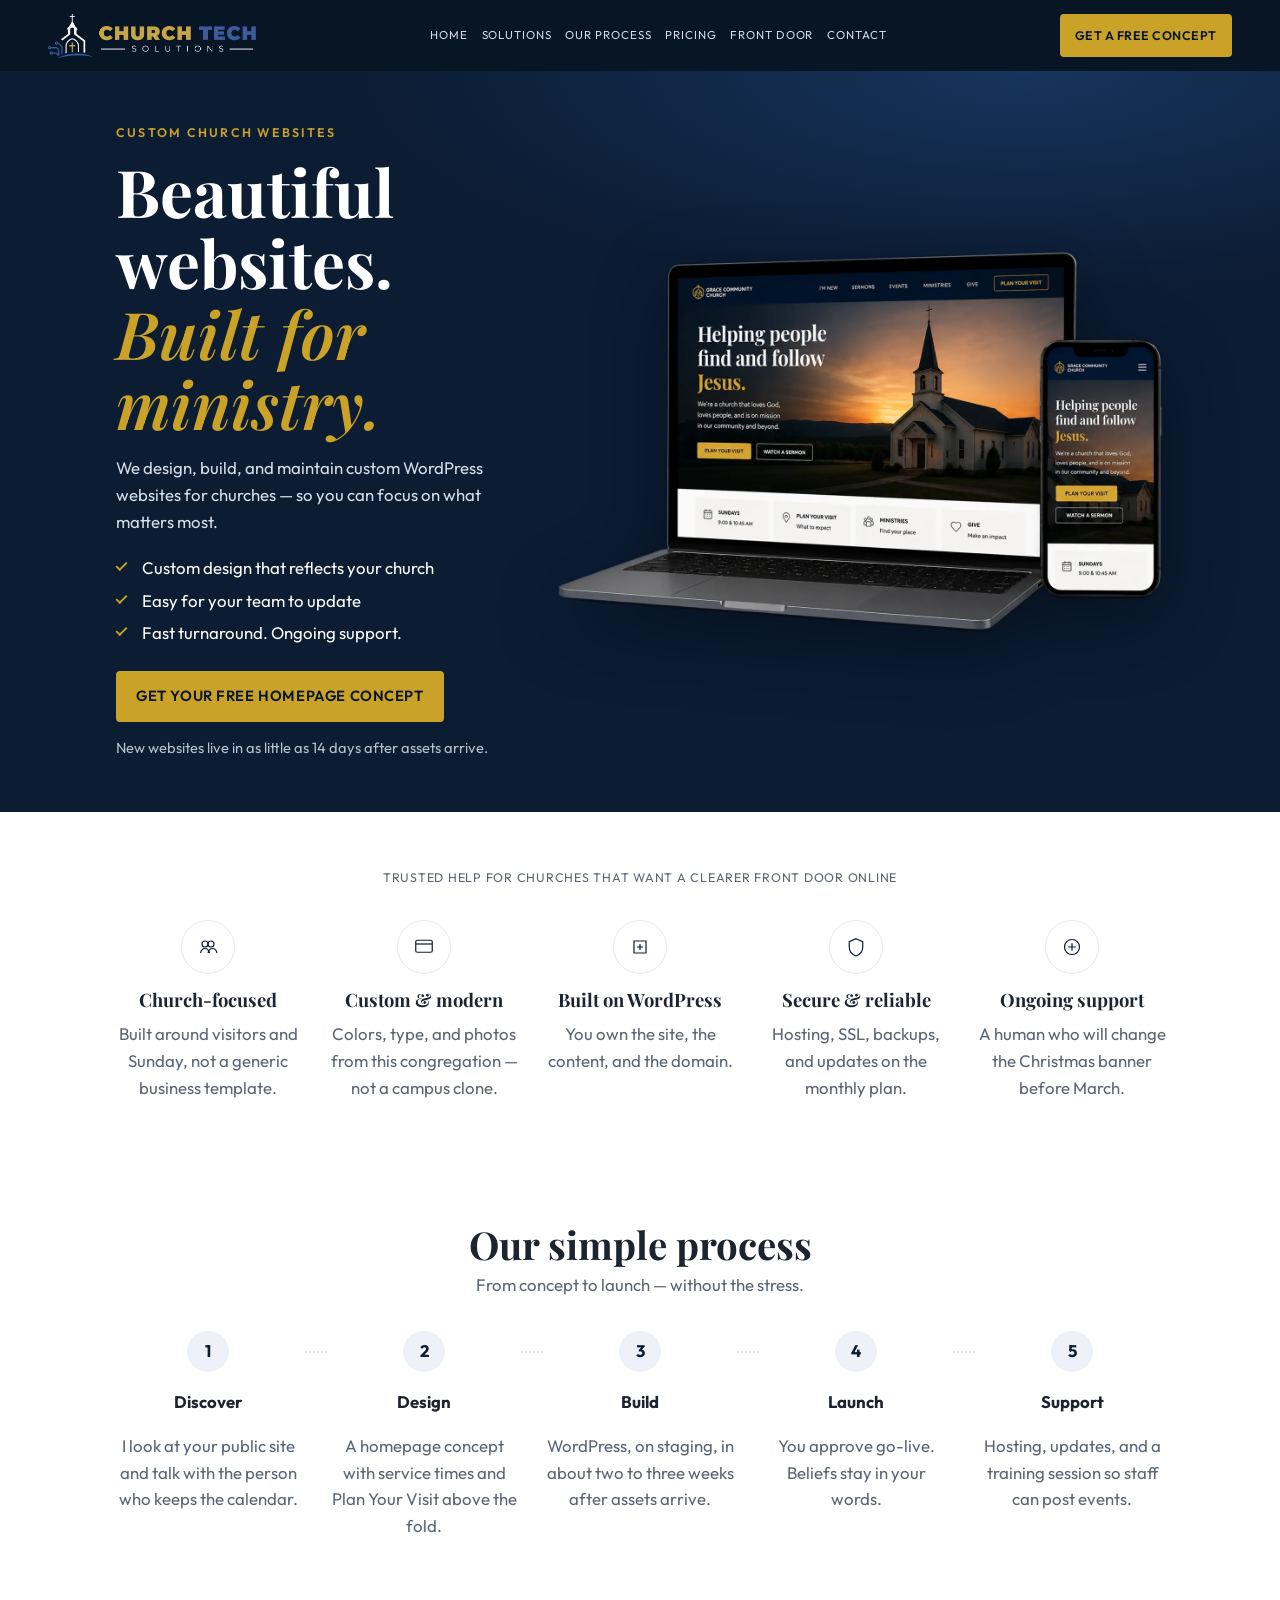
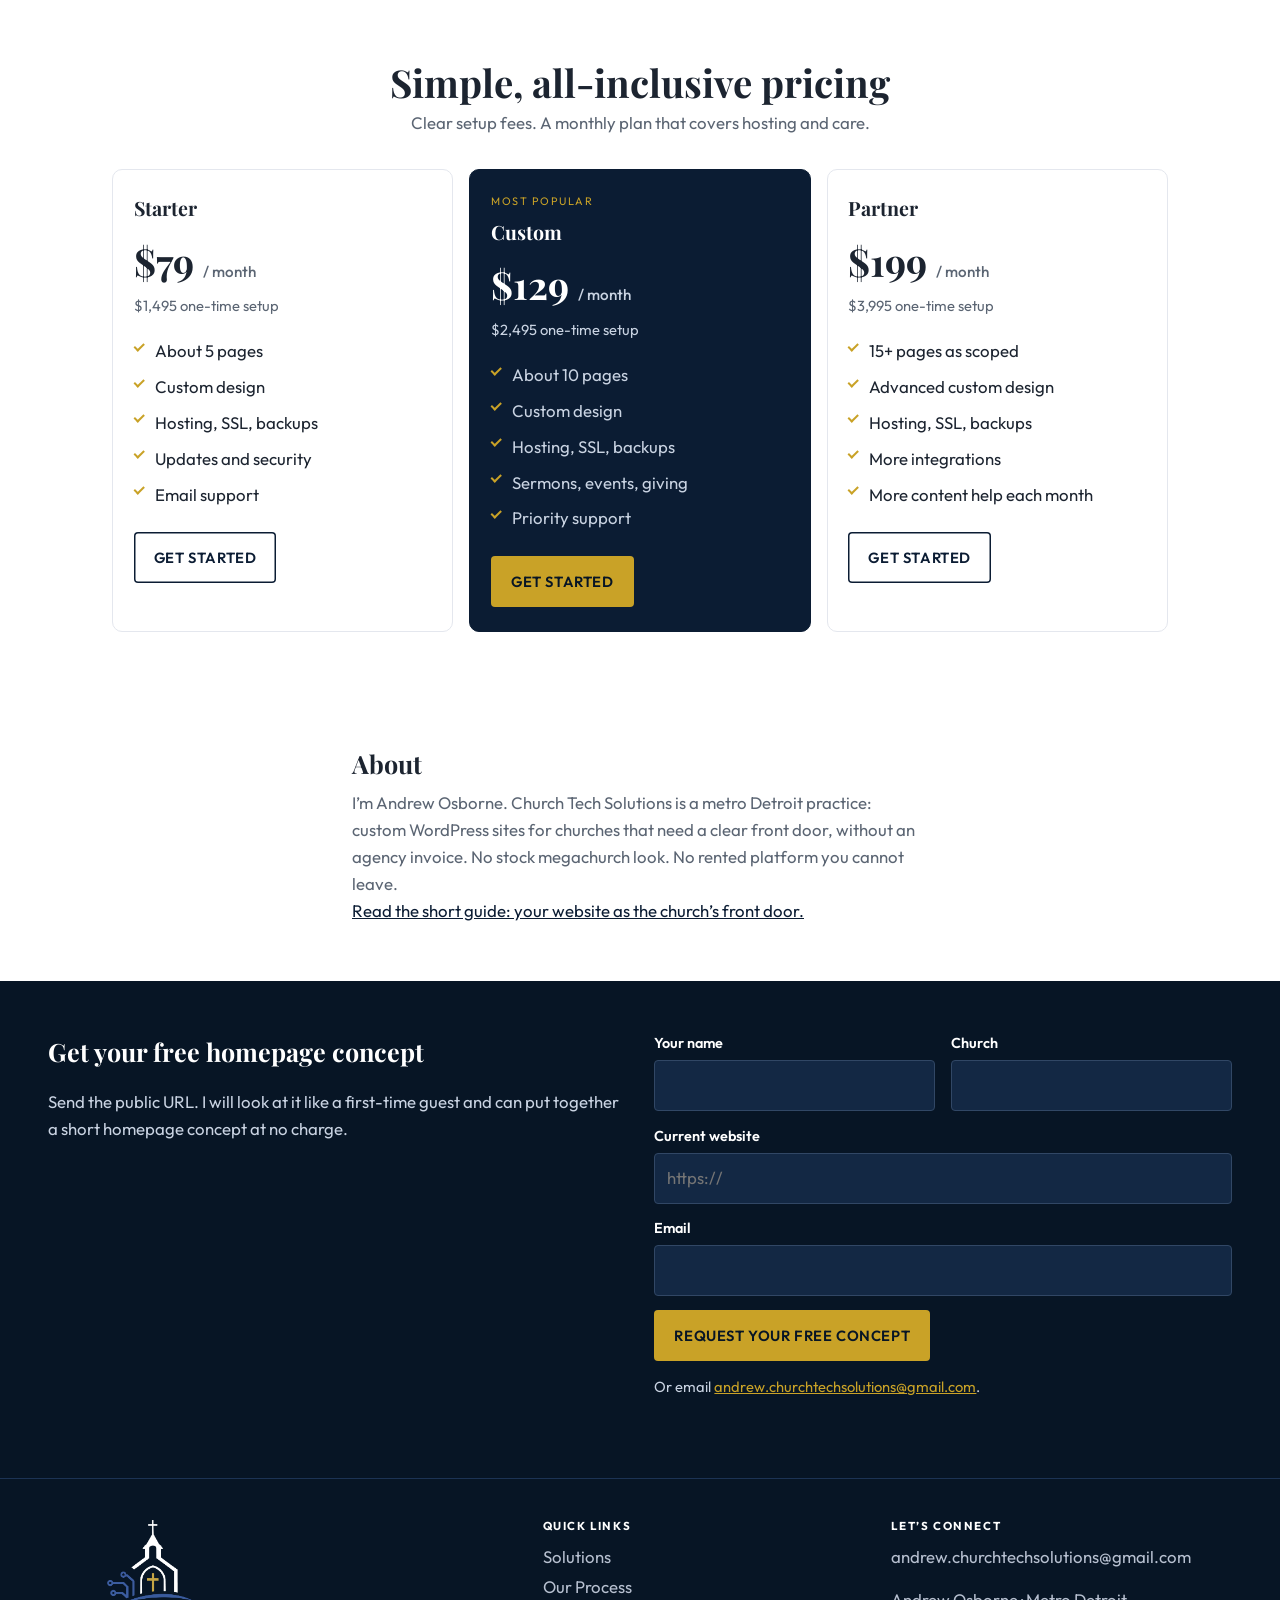
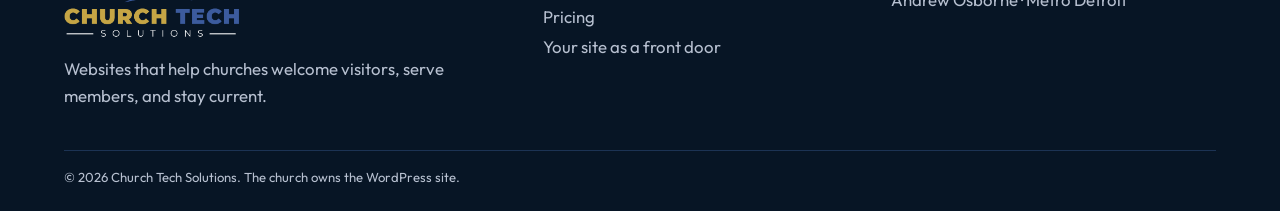
==== commit f15e83ba: "Tighten hero spacing so copy and device mock sit closer." ====
--- a/index.html
+++ b/index.html
@@ -8,7 +8,7 @@
   <link rel="preconnect" href="https://fonts.googleapis.com">
   <link rel="preconnect" href="https://fonts.gstatic.com" crossorigin>
   <link href="https://fonts.googleapis.com/css2?family=Outfit:wght@400;500;600;700&family=Playfair+Display:ital,wght@0,600;0,700;1,600;1,700&display=swap" rel="stylesheet">
-  <link rel="stylesheet" href="styles.css">
+  <link rel="stylesheet" href="styles.css?v=1.3.2">
 </head>
 <body>
   <a class="skip" href="#contact">Skip to contact</a>
--- a/styles.css
+++ b/styles.css
@@ -171,8 +171,8 @@
 
 .hero {
   display: grid;
-  gap: 2.5rem;
-  padding: 3rem var(--space) 3.5rem;
+  gap: 1.75rem;
+  padding: 2.75rem var(--space) 2.75rem;
   background:
     radial-gradient(1200px 400px at 80% 0%, #16345c 0%, transparent 55%),
     var(--navy);
@@ -204,7 +204,7 @@
 }
 
 .lede {
-  max-width: 34rem;
+  max-width: 32rem;
   color: #d7deea;
   margin: 0 0 1.2rem;
 }
@@ -248,9 +248,8 @@
 .hero__shot img {
   width: 100%;
   height: auto;
-  max-width: 42rem;
+  max-width: 38rem;
   display: block;
-  margin-left: auto;
   filter: drop-shadow(0 22px 36px rgba(0, 0, 0, 0.38));
 }
 
@@ -504,10 +503,14 @@
 
 @media (min-width: 800px) {
   .hero {
-    grid-template-columns: minmax(0, 1fr) minmax(0, 1.05fr);
+    grid-template-columns: 1fr minmax(18rem, 26rem) minmax(22rem, 38rem) 1fr;
+    column-gap: 1.5rem;
     align-items: center;
-    padding: 4rem var(--space) 4.5rem;
+    padding: 3.25rem var(--space) 3.25rem;
   }
+
+  .hero__copy { grid-column: 2; }
+  .hero__shot { grid-column: 3; }
 
   .solution-grid { grid-template-columns: repeat(5, 1fr); }
   .steps { grid-template-columns: repeat(5, 1fr); }
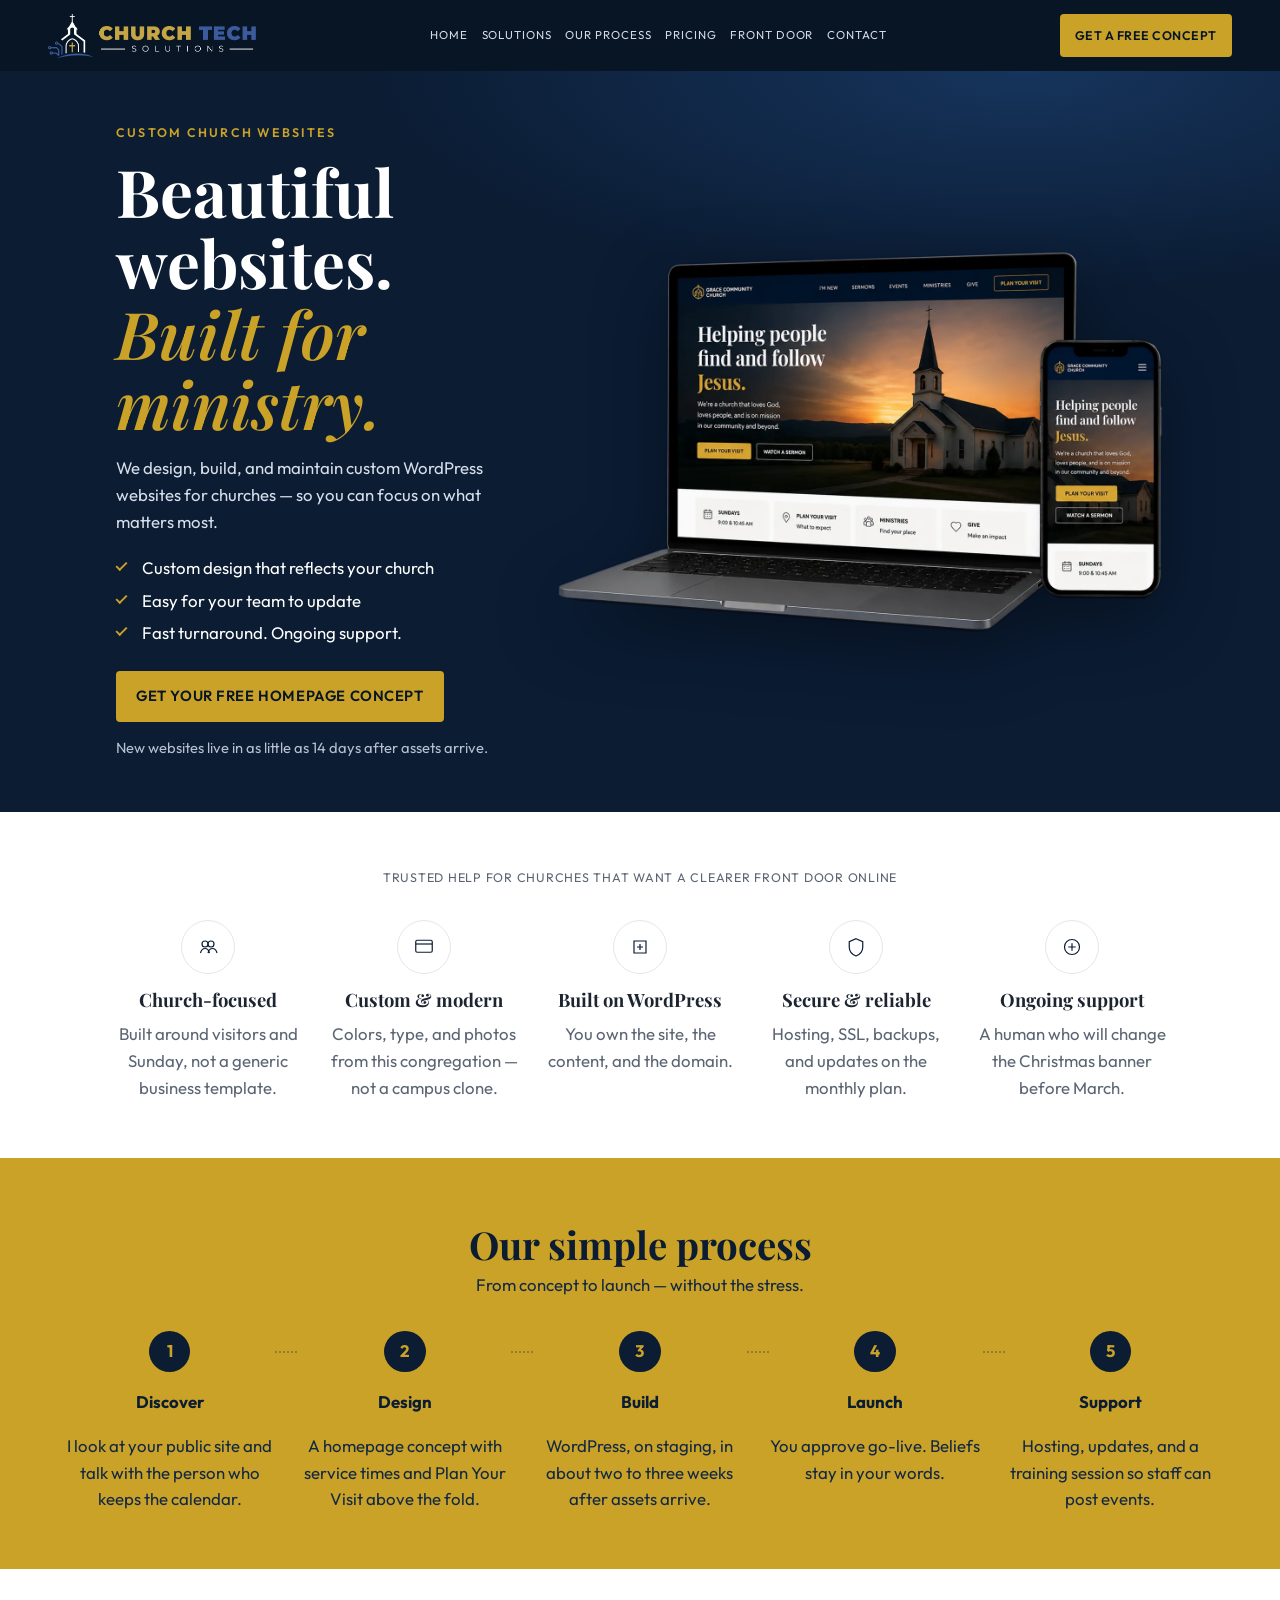
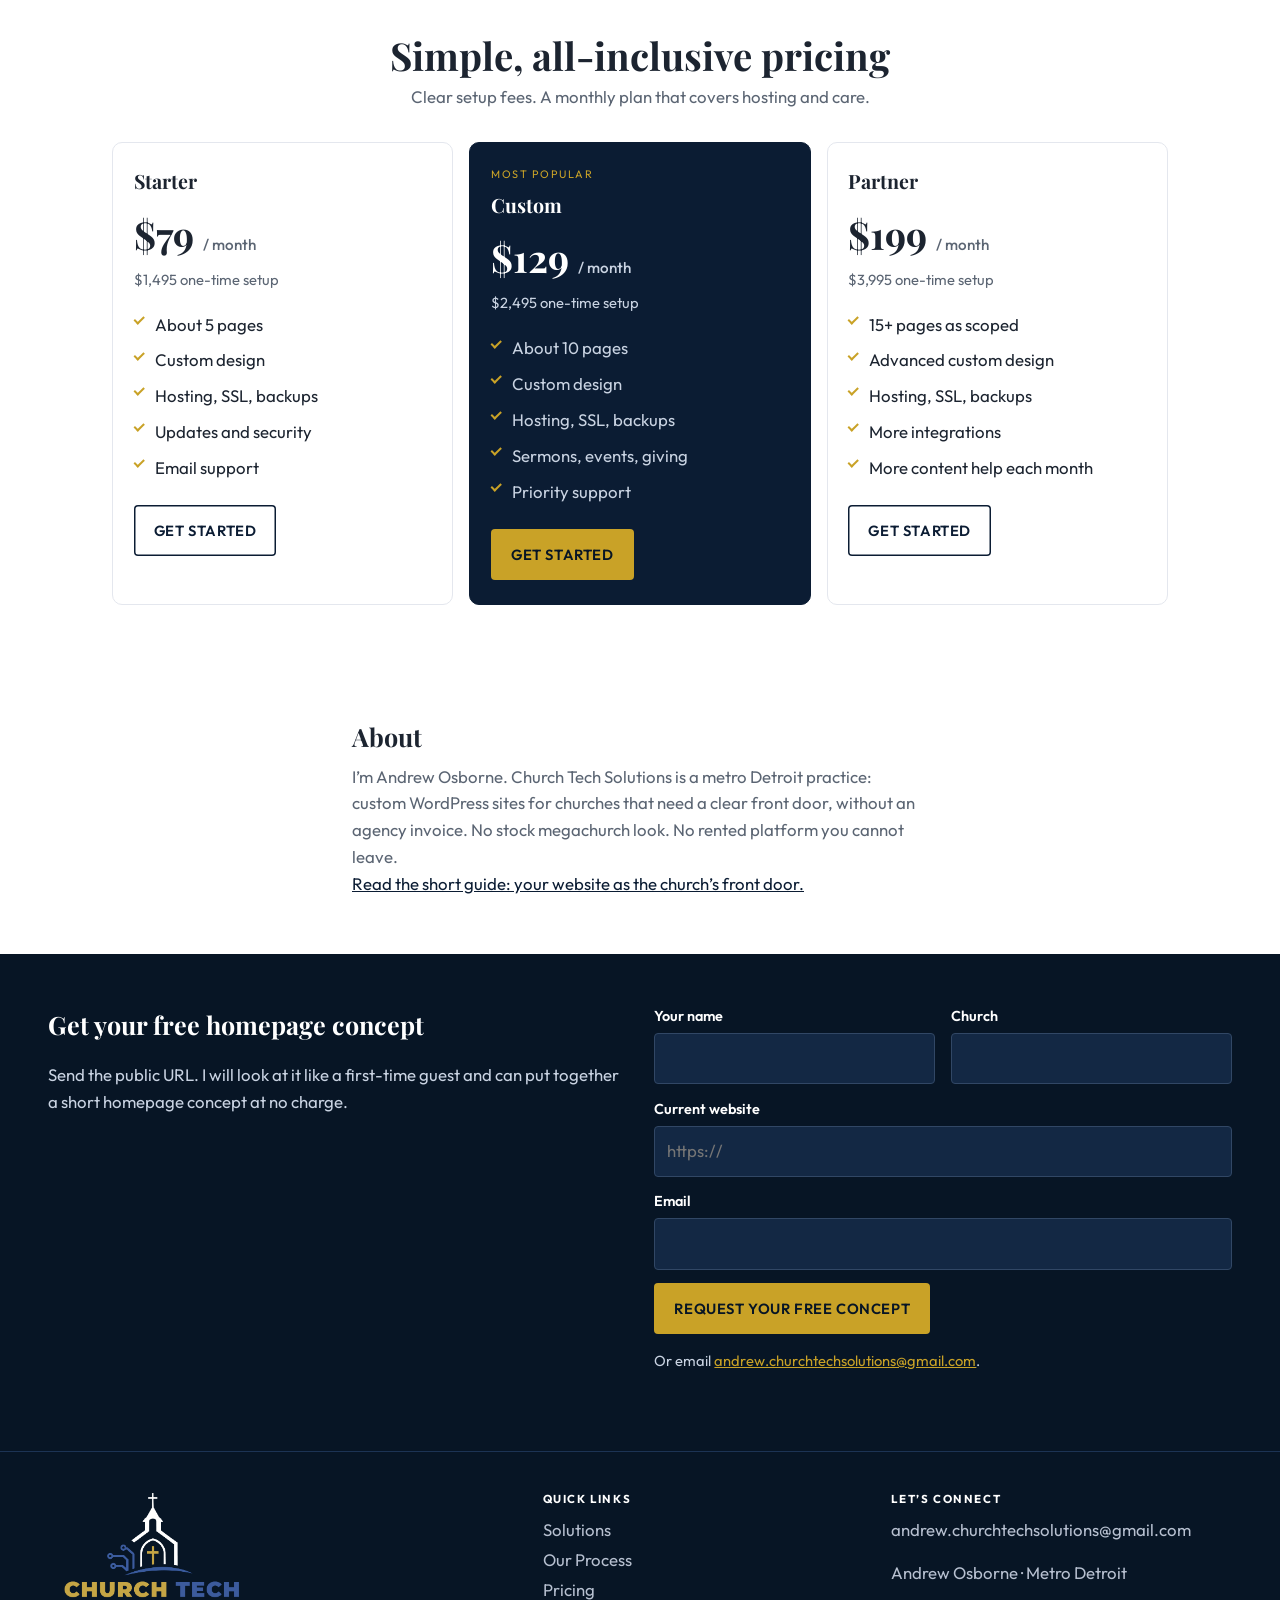
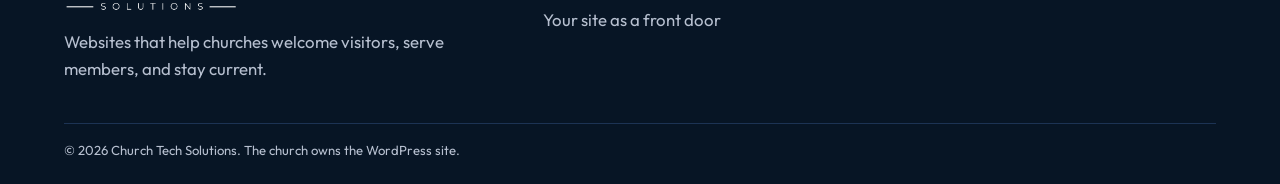
==== commit 74d090a9: "Give Our simple process a gold background." ====
--- a/index.html
+++ b/index.html
@@ -8,7 +8,7 @@
   <link rel="preconnect" href="https://fonts.googleapis.com">
   <link rel="preconnect" href="https://fonts.gstatic.com" crossorigin>
   <link href="https://fonts.googleapis.com/css2?family=Outfit:wght@400;500;600;700&family=Playfair+Display:ital,wght@0,600;0,700;1,600;1,700&display=swap" rel="stylesheet">
-  <link rel="stylesheet" href="styles.css?v=1.3.2">
+  <link rel="stylesheet" href="styles.css?v=1.3.3">
 </head>
 <body>
   <a class="skip" href="#contact">Skip to contact</a>
--- a/styles.css
+++ b/styles.css
@@ -254,12 +254,33 @@
 }
 
 .solutions,
-.process,
 .pricing,
 .about {
   padding: 3.5rem var(--space);
   max-width: var(--wide);
   margin: 0 auto;
+}
+
+.process {
+  padding: 3.5rem var(--space);
+  background: var(--gold);
+  color: var(--navy);
+}
+
+.process h2 { color: var(--navy); }
+
+.process .subhead,
+.process .steps p { color: var(--navy-mid); }
+
+.process .steps {
+  max-width: var(--wide);
+  margin-left: auto;
+  margin-right: auto;
+}
+
+.process .step-n {
+  background: var(--navy);
+  color: var(--gold);
 }
 
 .section-kicker,
@@ -355,6 +376,9 @@
   }
 
   .steps li { position: relative; z-index: 1; background: var(--white); }
+
+  .process .steps::before { border-top-color: rgba(11, 28, 51, 0.28); }
+  .process .steps li { background: var(--gold); }
 }
 
 .plans { gap: 1rem; }
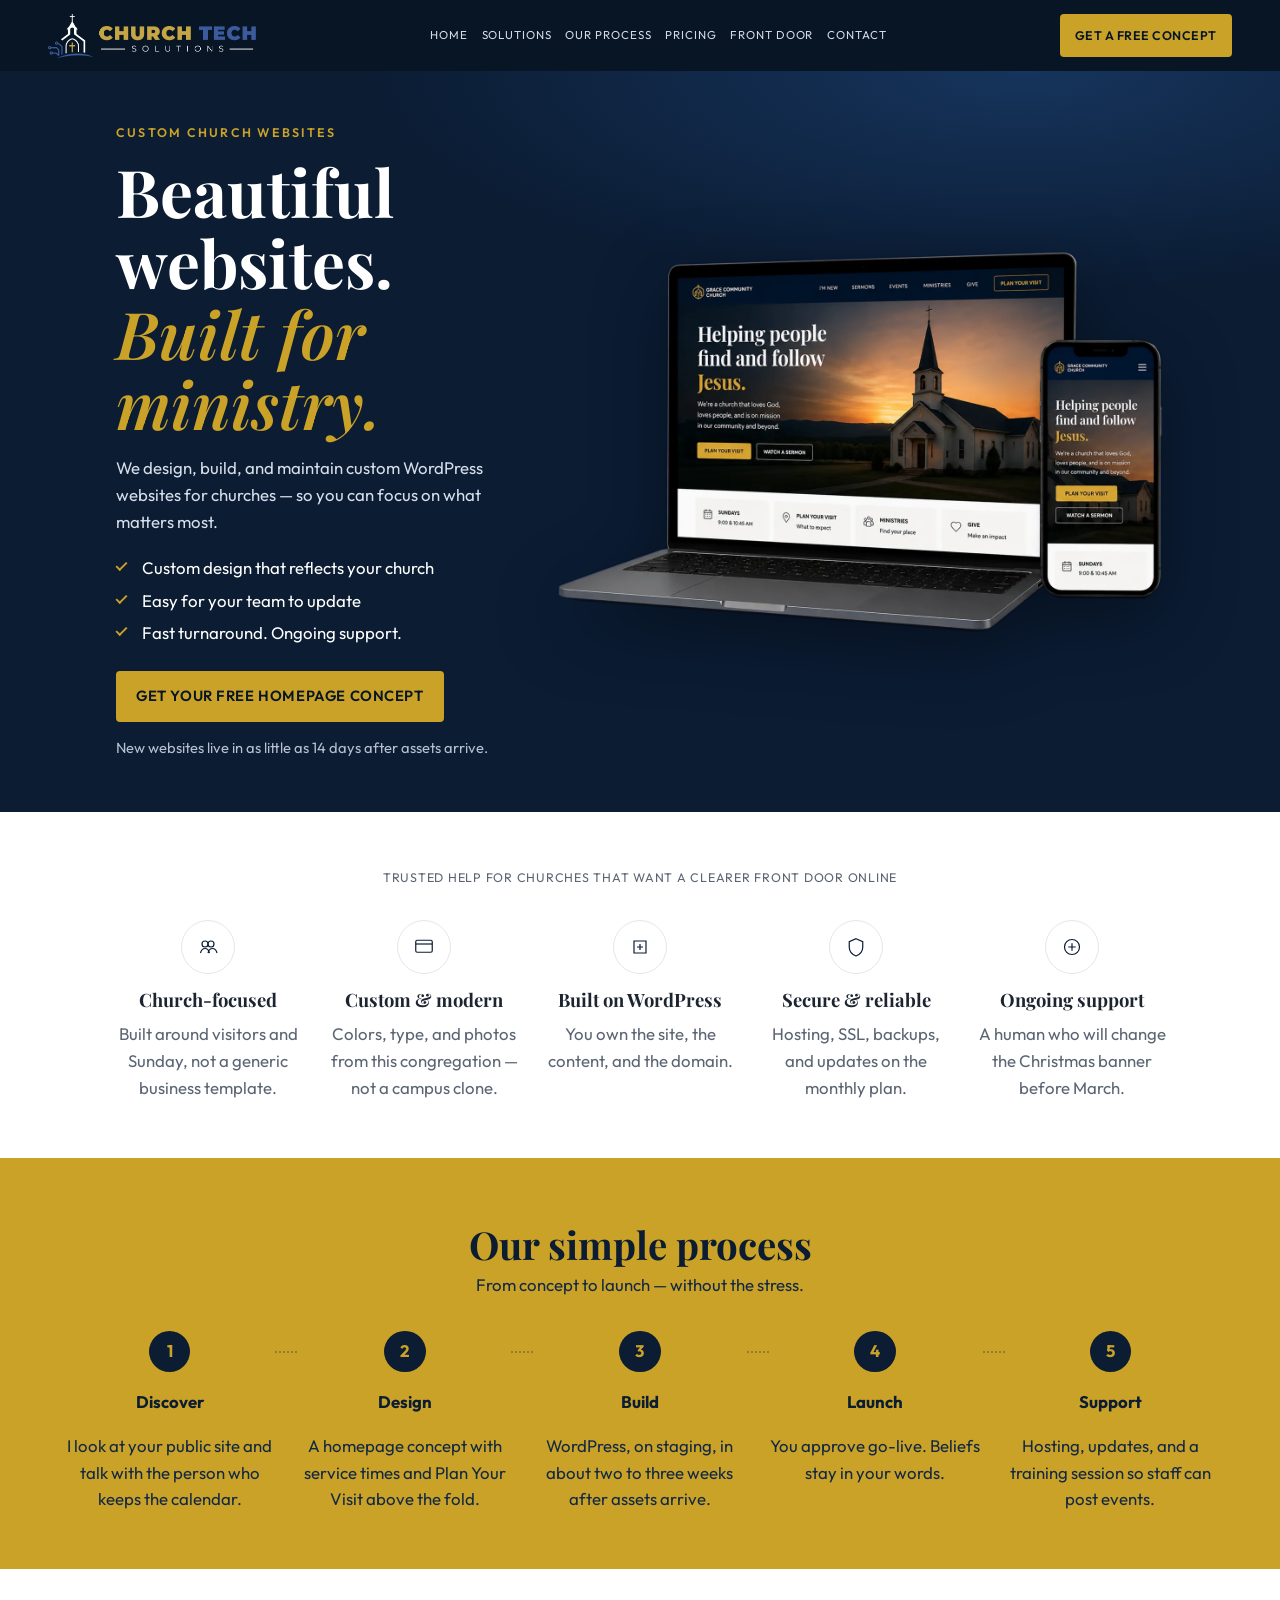
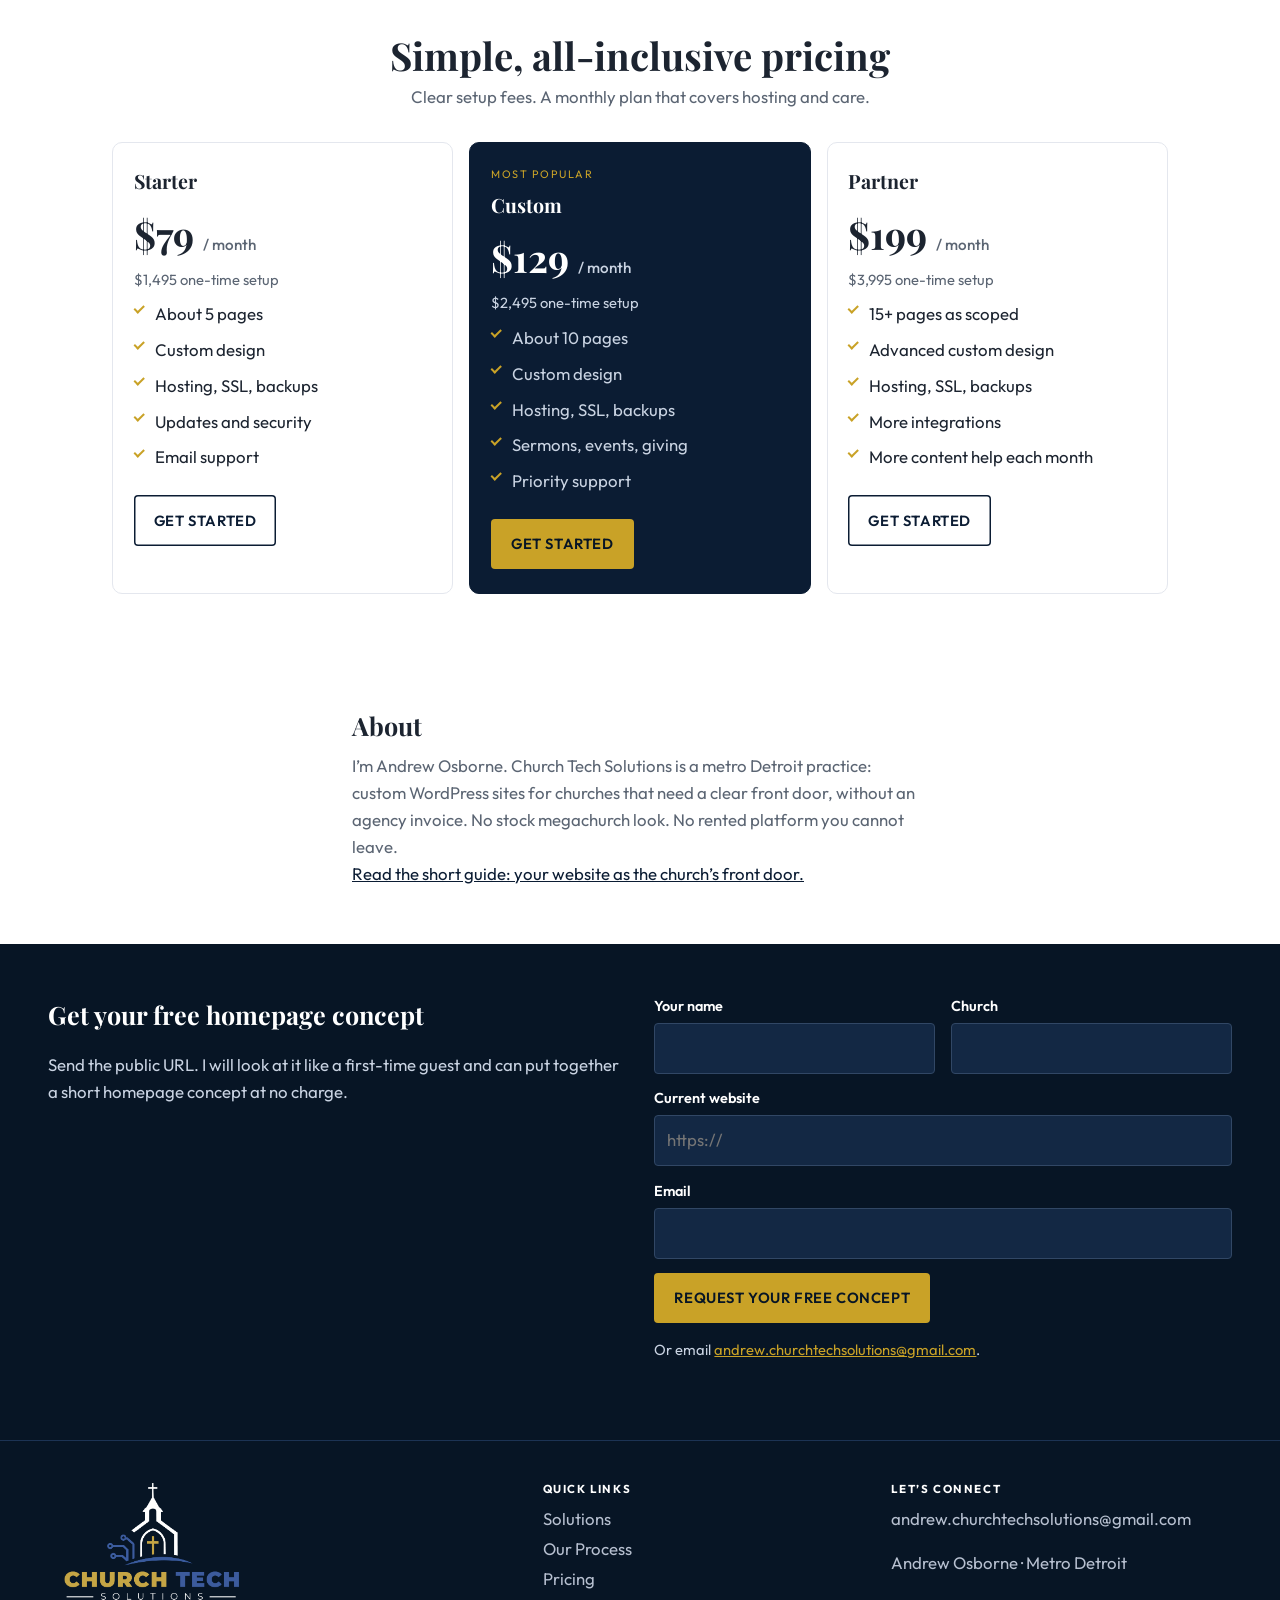
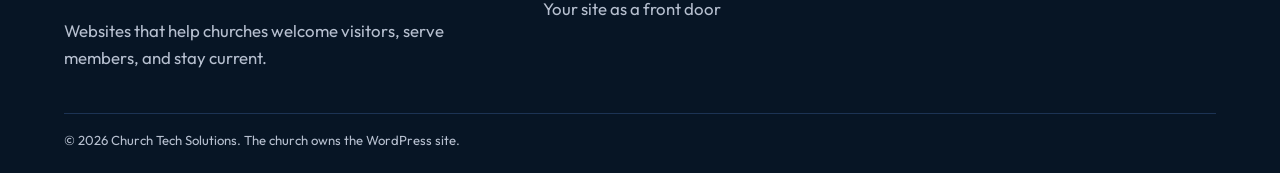
==== commit 958ea60f: "Add a start page that sends churches to the matching Stripe offer." ====
--- a/index.html
+++ b/index.html
@@ -8,7 +8,7 @@
   <link rel="preconnect" href="https://fonts.googleapis.com">
   <link rel="preconnect" href="https://fonts.gstatic.com" crossorigin>
   <link href="https://fonts.googleapis.com/css2?family=Outfit:wght@400;500;600;700&family=Playfair+Display:ital,wght@0,600;0,700;1,600;1,700&display=swap" rel="stylesheet">
-  <link rel="stylesheet" href="styles.css?v=1.3.3">
+  <link rel="stylesheet" href="styles.css?v=1.3.4">
 </head>
 <body>
   <a class="skip" href="#contact">Skip to contact</a>
--- a/styles.css
+++ b/styles.css
@@ -422,7 +422,47 @@
 .plan--popular .plan__setup,
 .plan--popular li { color: #c9d3e2; }
 
-.plan__setup { margin: 0.15rem 0 1rem; color: var(--mute); font-size: 0.92rem; }
+.plan__setup { margin: 0.15rem 0 0.35rem; color: var(--mute); font-size: 0.92rem; }
+
+.plan__today {
+  margin: 0 0 1rem;
+  font-size: 0.95rem;
+  font-weight: 600;
+  color: var(--navy);
+}
+
+.plan--popular .plan__today { color: var(--gold); }
+
+.start-hero {
+  padding: 3rem var(--space) 1.5rem;
+  max-width: 40rem;
+  margin: 0 auto;
+  text-align: center;
+}
+
+.start-hero h1 {
+  font-family: var(--display);
+  font-size: clamp(2rem, 4vw, 3rem);
+  color: var(--navy);
+  margin: 0 0 0.8rem;
+}
+
+.start-hero .lede {
+  margin: 0 auto;
+  color: var(--mute);
+}
+
+.start-offers { padding-top: 1rem; }
+
+.start-offers .plan .btn { width: 100%; }
+
+.start-note {
+  max-width: 40rem;
+  margin: 2rem auto 0;
+  text-align: center;
+  color: var(--mute);
+  font-size: 0.95rem;
+}
 
 .plan ul {
   list-style: none;
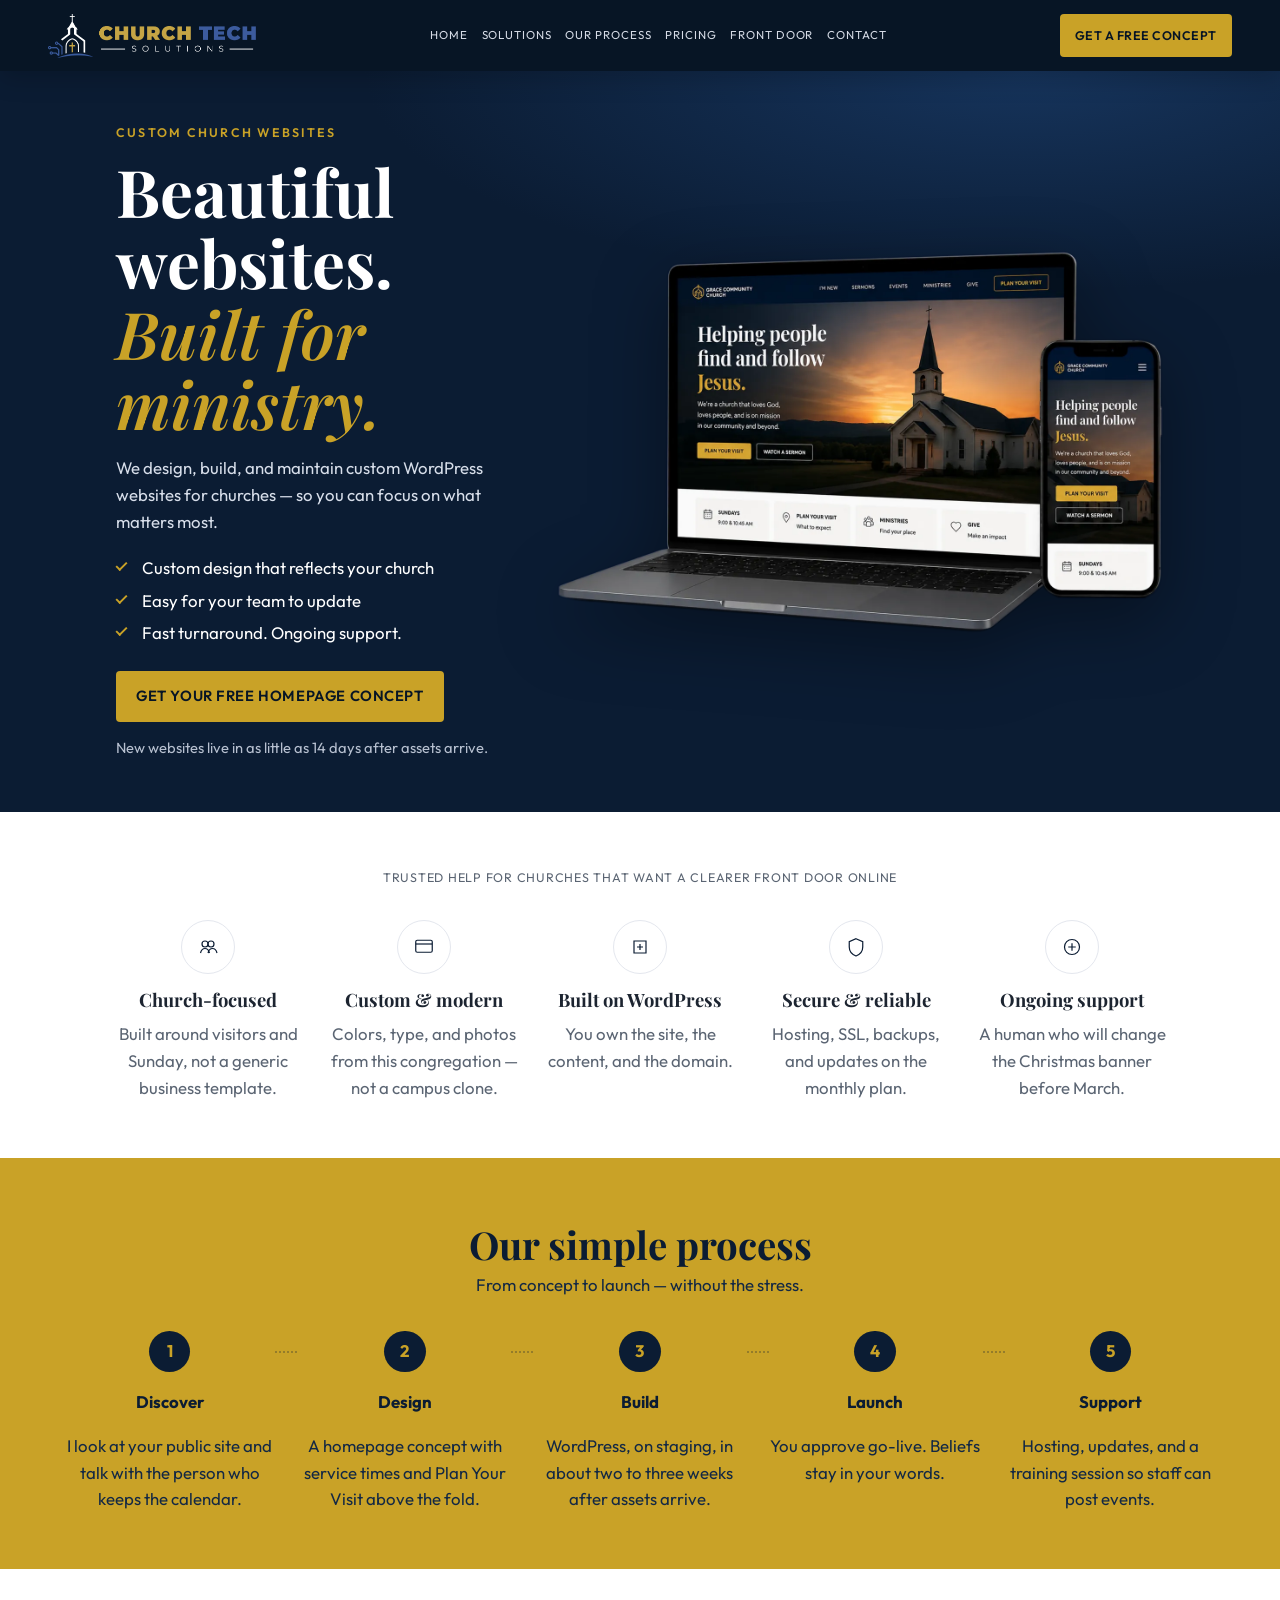
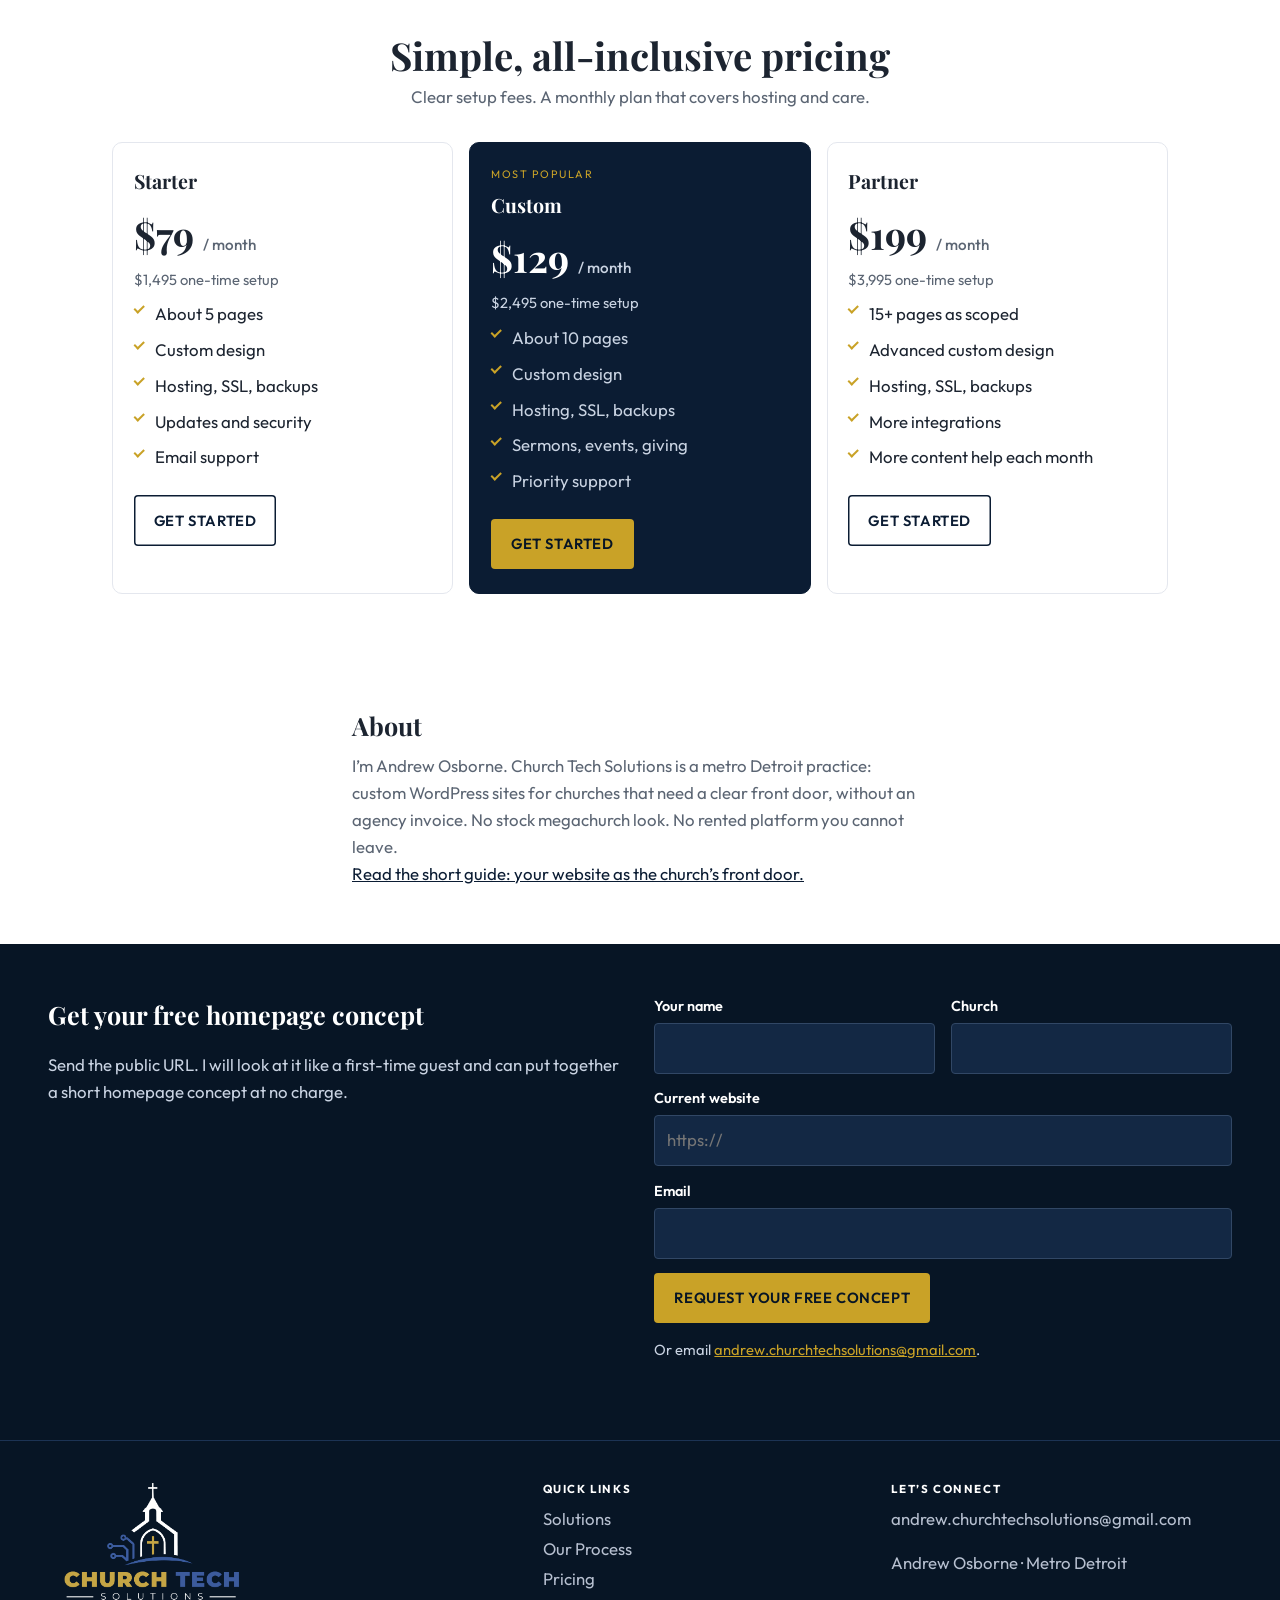
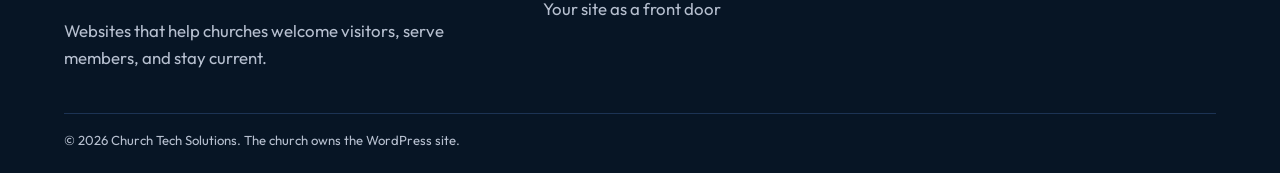
==== commit 320dca91: "Stick the header and add the chapel mark as the favicon." ====
--- a/index.html
+++ b/index.html
@@ -8,7 +8,10 @@
   <link rel="preconnect" href="https://fonts.googleapis.com">
   <link rel="preconnect" href="https://fonts.gstatic.com" crossorigin>
   <link href="https://fonts.googleapis.com/css2?family=Outfit:wght@400;500;600;700&family=Playfair+Display:ital,wght@0,600;0,700;1,600;1,700&display=swap" rel="stylesheet">
-  <link rel="stylesheet" href="styles.css?v=1.3.4">
+  <link rel="icon" href="assets/favicon.ico" sizes="any">
+  <link rel="icon" type="image/png" sizes="32x32" href="assets/favicon-32.png">
+  <link rel="apple-touch-icon" href="assets/apple-touch-icon.png">
+  <link rel="stylesheet" href="styles.css?v=1.3.5">
 </head>
 <body>
   <a class="skip" href="#contact">Skip to contact</a>
--- a/styles.css
+++ b/styles.css
@@ -33,8 +33,8 @@
 
 html {
   scroll-behavior: smooth;
-  scroll-padding-top: 5rem;
-  overflow-x: hidden;
+  scroll-padding-top: 5.5rem;
+  overflow-x: clip;
 }
 
 body {
@@ -44,7 +44,7 @@
   line-height: 1.6;
   color: var(--ink);
   background: var(--white);
-  overflow-x: hidden;
+  overflow-x: clip;
 }
 
 img { max-width: 100%; display: block; }
@@ -109,8 +109,10 @@
   color: var(--white);
   position: sticky;
   top: 0;
-  z-index: 20;
+  z-index: 100;
+  width: 100%;
   max-width: 100%;
+  box-shadow: 0 8px 24px rgba(0, 0, 0, 0.18);
 }
 
 .brand {
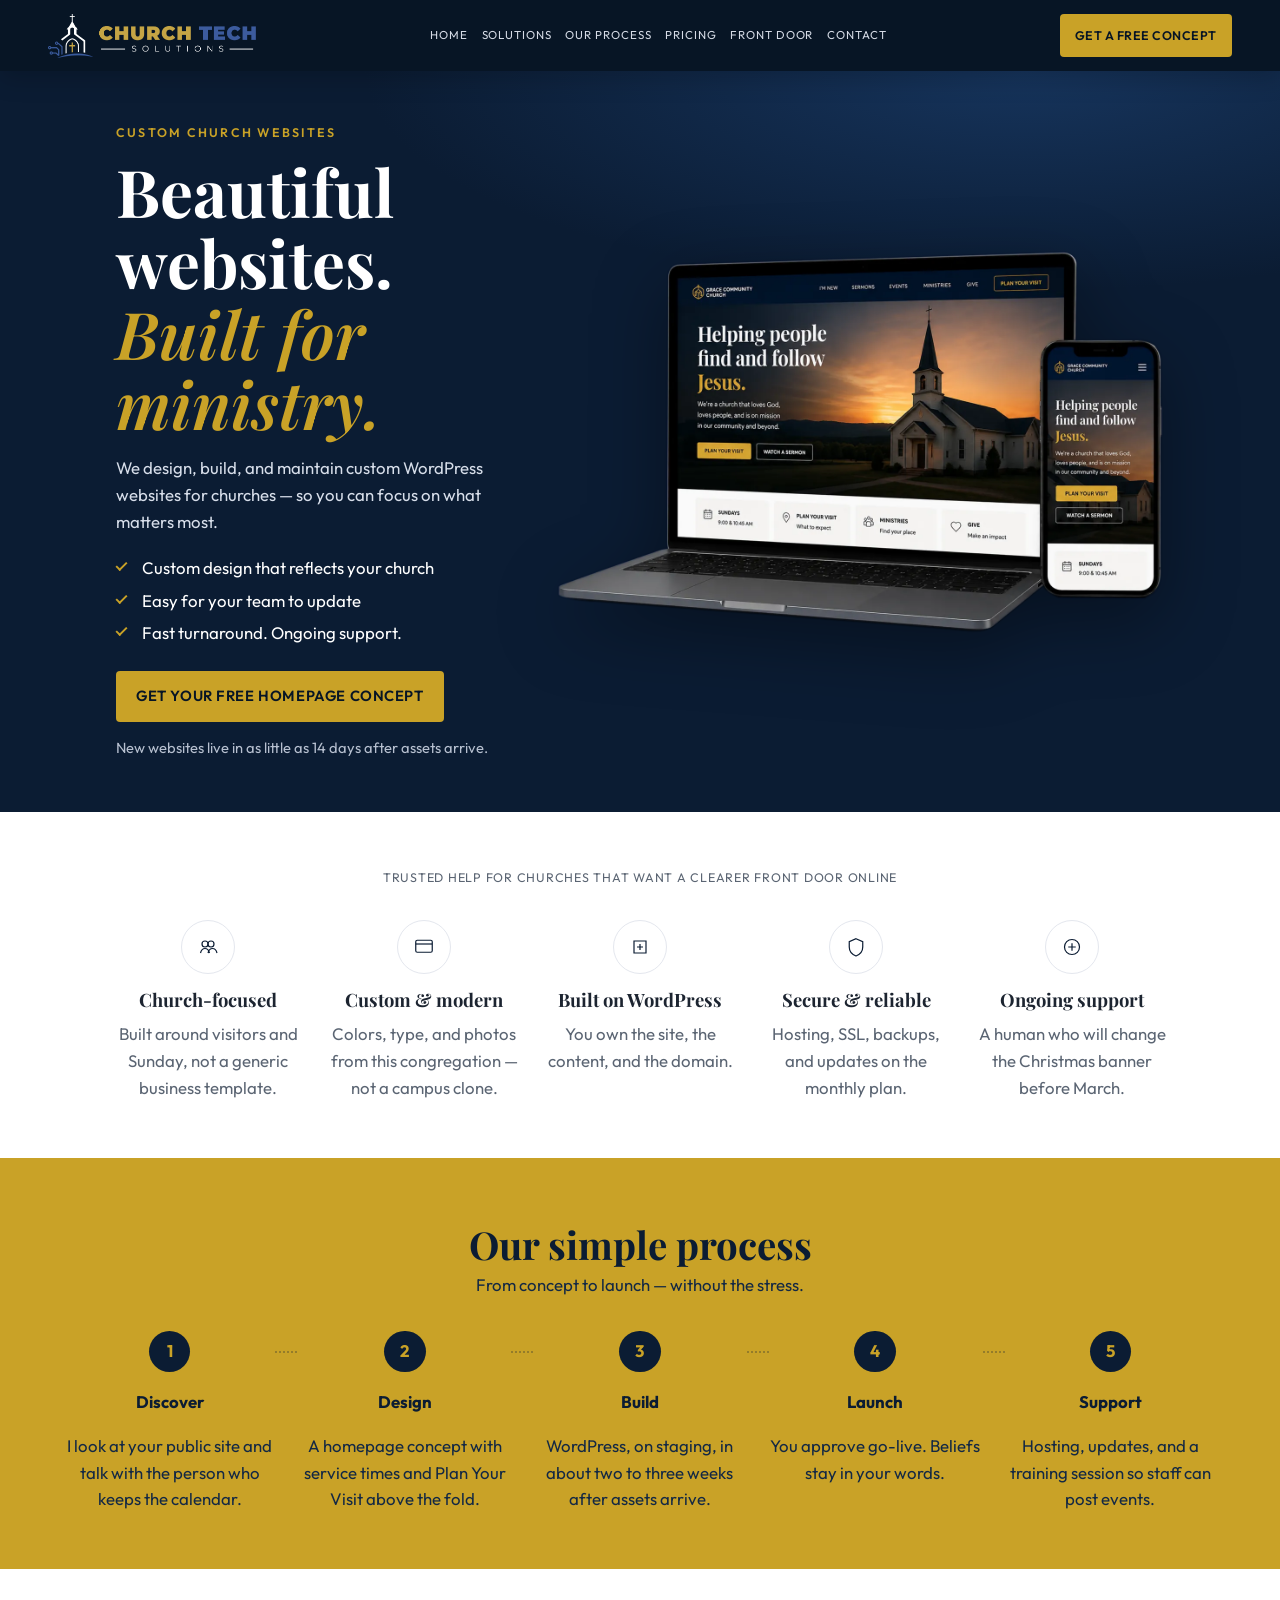
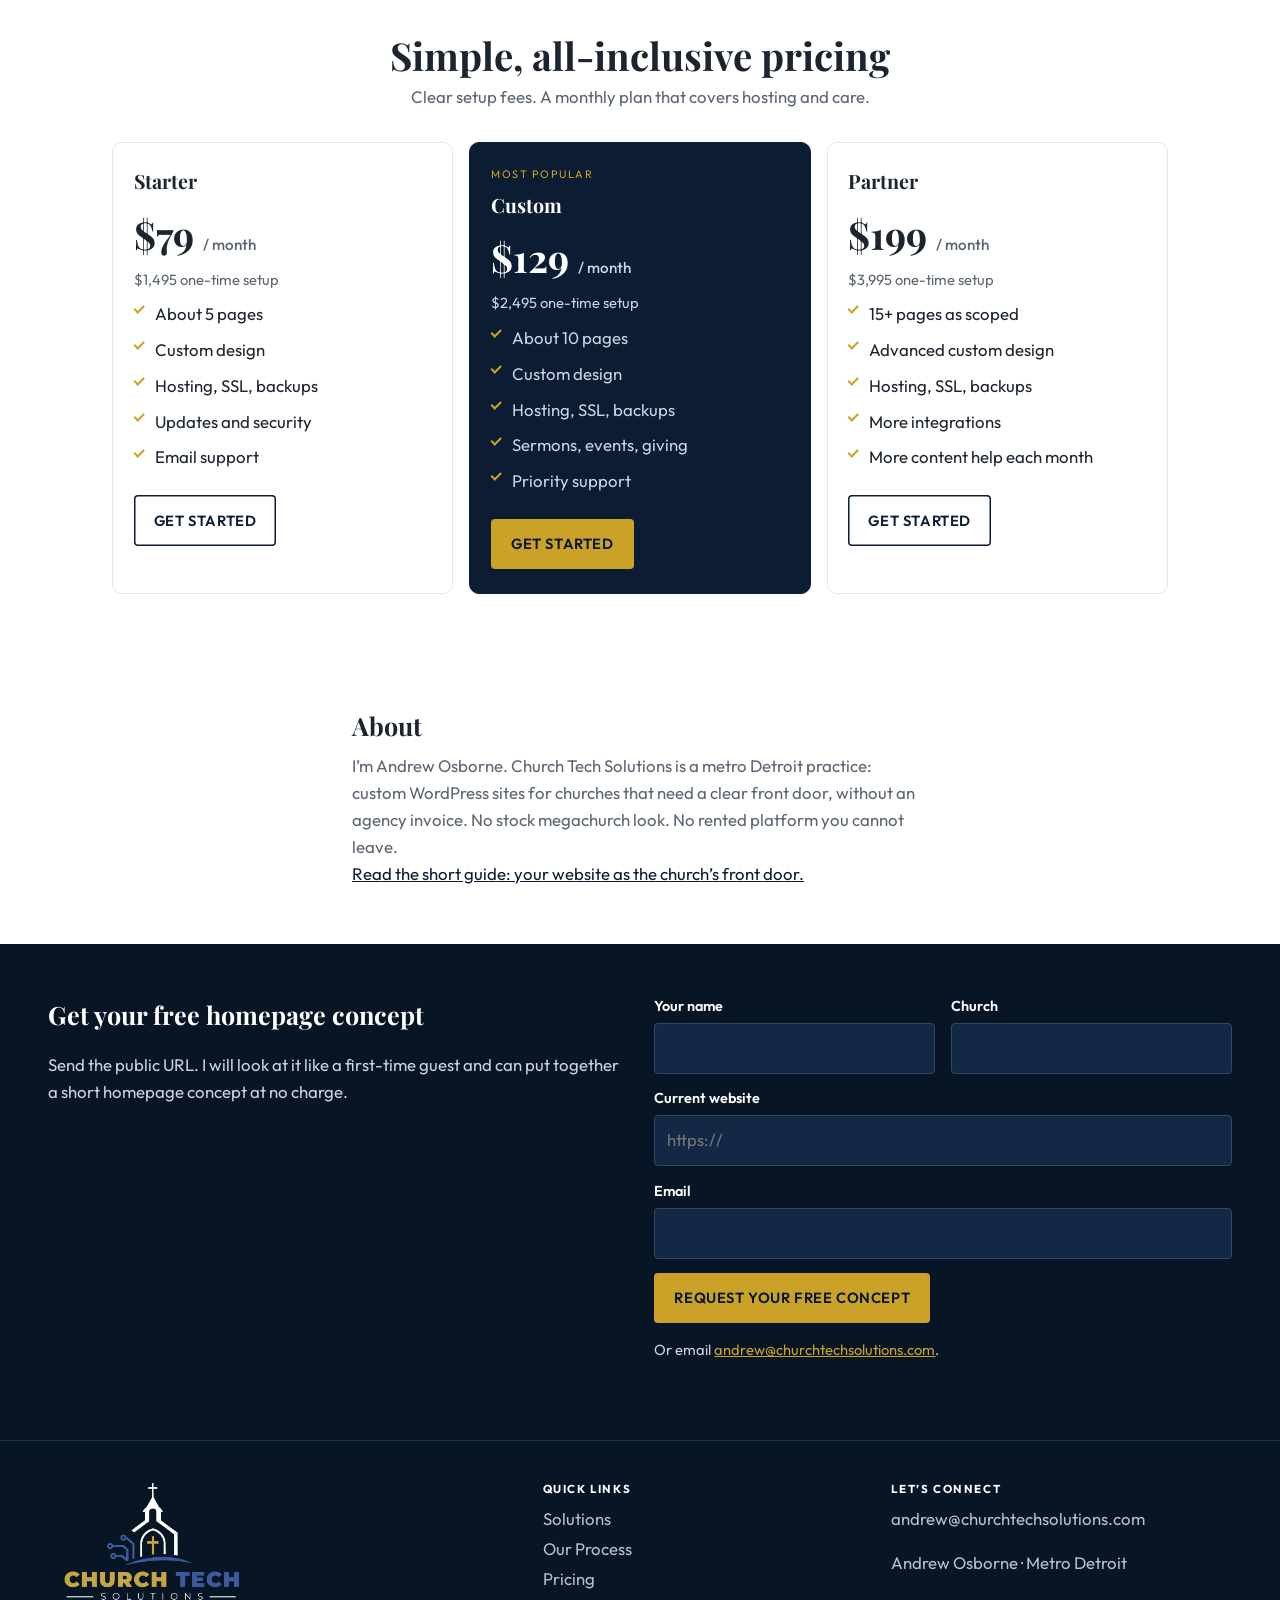
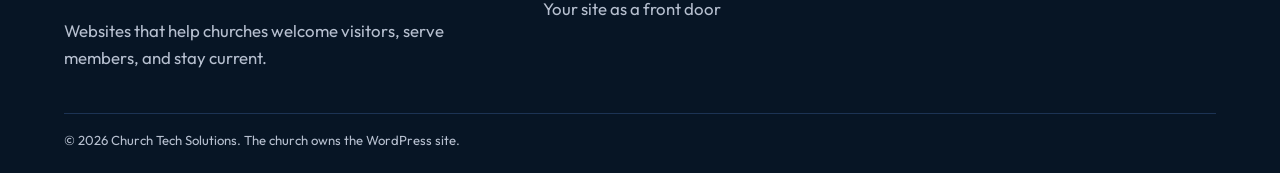
==== commit fa97717d: "Point public contact email to andrew@churchtechsolutions.com FormSubmit, mailto links, and footer co" ====
--- a/index.html
+++ b/index.html
@@ -11,7 +11,7 @@
   <link rel="icon" href="assets/favicon.ico" sizes="any">
   <link rel="icon" type="image/png" sizes="32x32" href="assets/favicon-32.png">
   <link rel="apple-touch-icon" href="assets/apple-touch-icon.png">
-  <link rel="stylesheet" href="styles.css?v=1.3.5">
+  <link rel="stylesheet" href="styles.css?v=1.3.6">
 </head>
 <body>
   <a class="skip" href="#contact">Skip to contact</a>
@@ -182,7 +182,7 @@
         <h2>Get your free homepage concept</h2>
         <p>Send the public URL. I will look at it like a first-time guest and can put together a short homepage concept at no charge.</p>
       </div>
-      <form class="form" id="review-form" action="https://formsubmit.co/andrew.churchtechsolutions@gmail.com" method="post" novalidate>
+      <form class="form" id="review-form" action="https://formsubmit.co/andrew@churchtechsolutions.com" method="post" novalidate>
         <input type="hidden" name="_subject" value="Homepage concept request — Church Tech Solutions">
         <input type="hidden" name="_template" value="table">
         <input type="hidden" name="_captcha" value="false">
@@ -206,7 +206,7 @@
         <div class="form__end">
           <button class="btn btn--gold" type="submit">Request your free concept</button>
           <p class="form__status" id="form-status" hidden></p>
-          <p class="fine">Or email <a href="mailto:andrew.churchtechsolutions@gmail.com">andrew.churchtechsolutions@gmail.com</a>.</p>
+          <p class="fine">Or email <a href="mailto:andrew@churchtechsolutions.com">andrew@churchtechsolutions.com</a>.</p>
         </div>
       </form>
     </section>
@@ -229,12 +229,12 @@
       </div>
       <div>
         <h2 class="footer-label">Let’s connect</h2>
-        <a href="mailto:andrew.churchtechsolutions@gmail.com">andrew.churchtechsolutions@gmail.com</a>
+        <a href="mailto:andrew@churchtechsolutions.com">andrew@churchtechsolutions.com</a>
         <p>Andrew Osborne · Metro Detroit</p>
       </div>
     </div>
     <p class="copyright">&copy; 2026 Church Tech Solutions. The church owns the WordPress site.</p>
   </footer>
-  <script src="script.js"></script>
+  <script src="script.js?v=1.3.6"></script>
 </body>
 </html>
